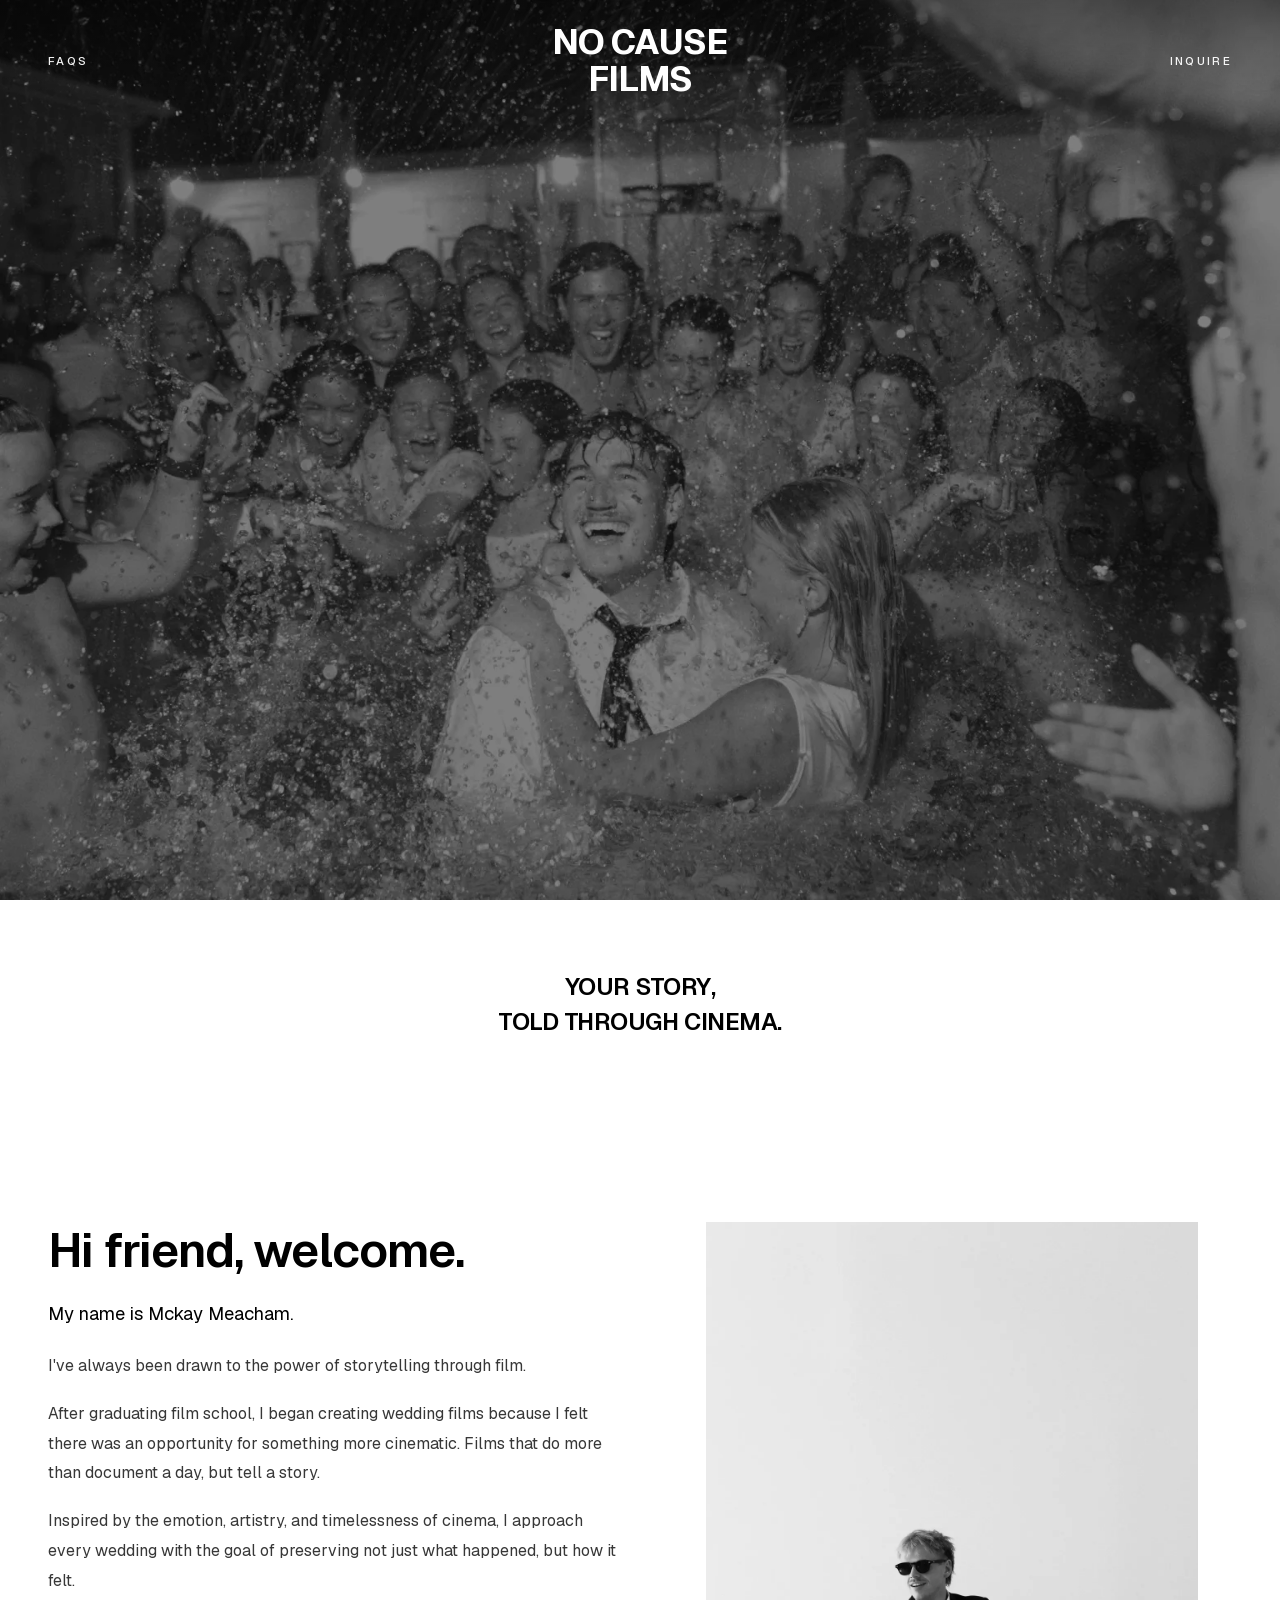
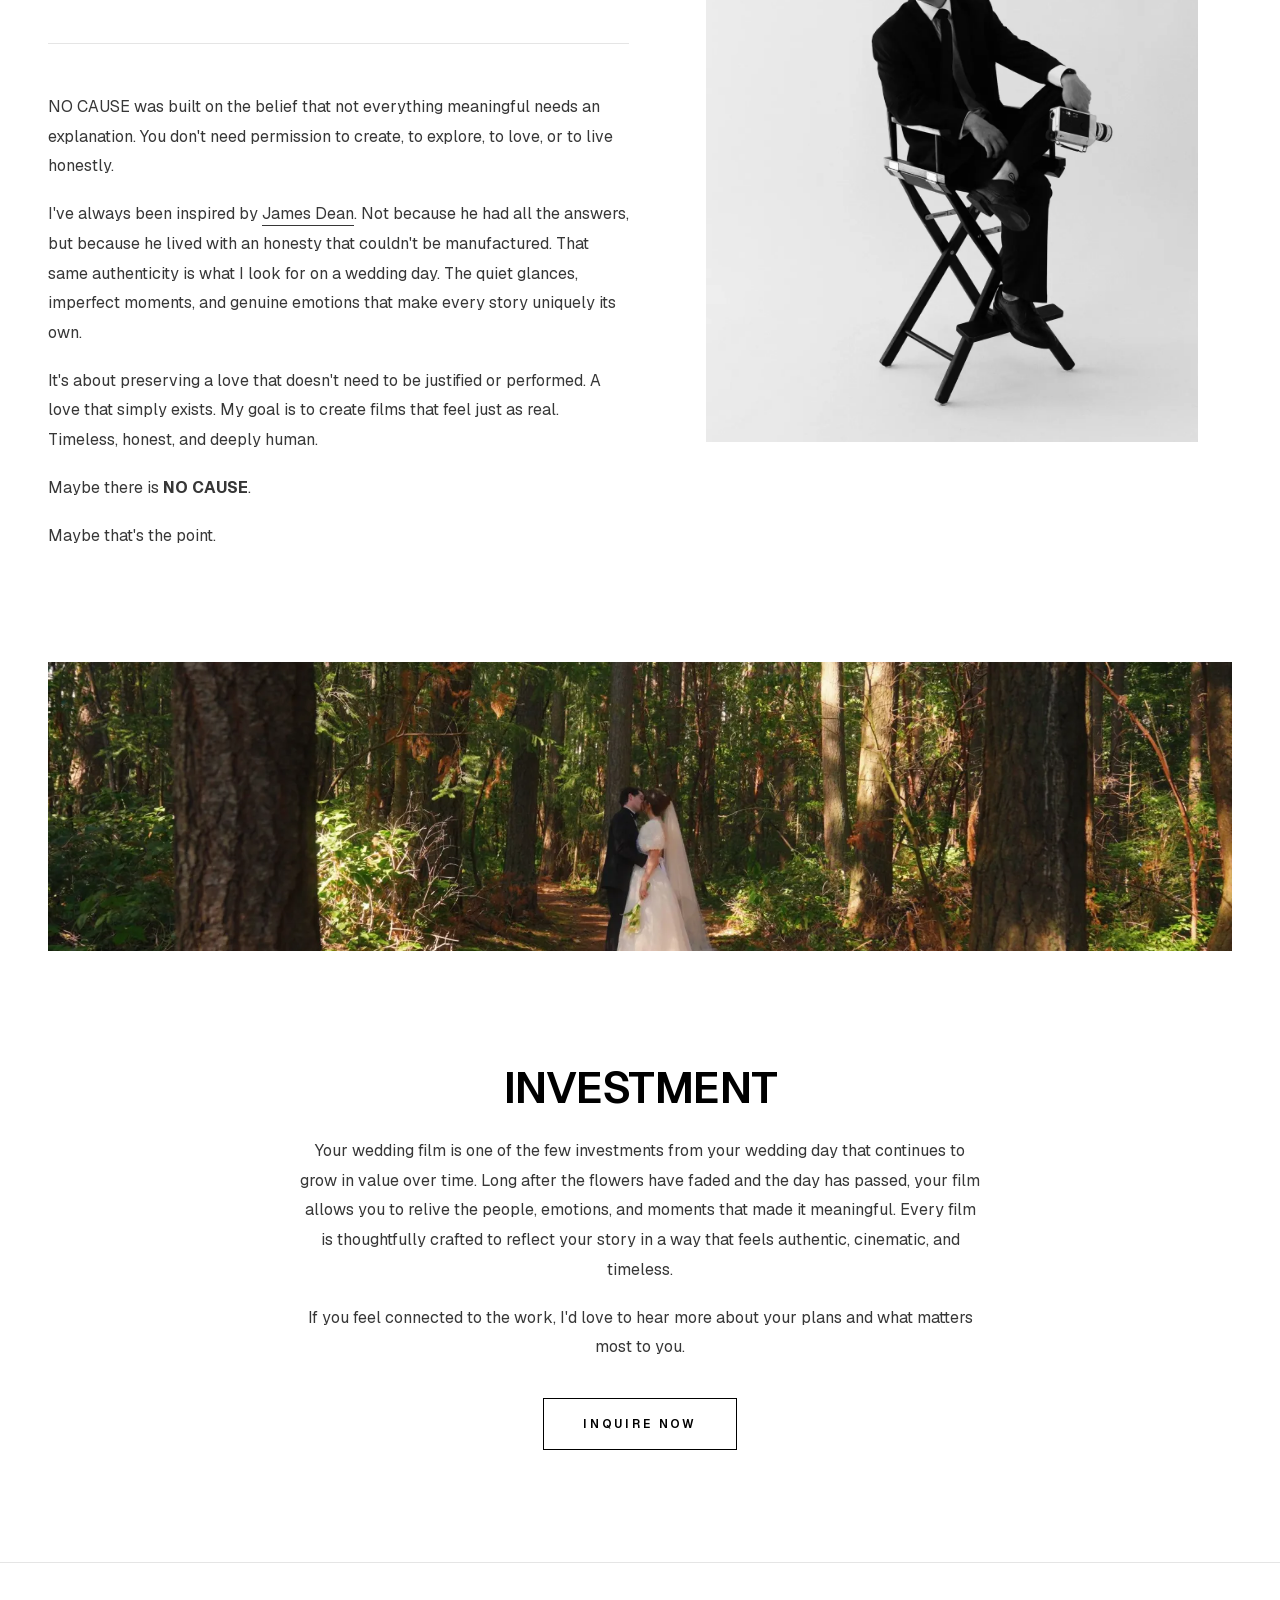
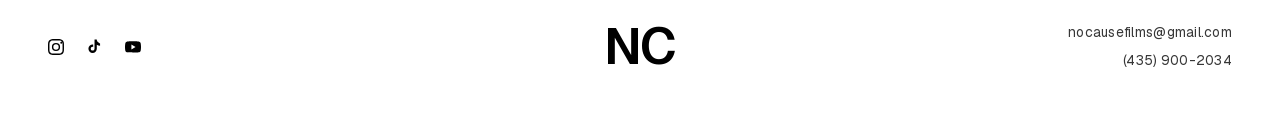
==== index.html @ 20b2abc9 "Scale the wordmark like the live site and ease the hero into motion The wordmark now runs at ~2.75vw" ====
<!DOCTYPE html>
<html lang="en">
<head>
<meta charset="utf-8">
<meta name="viewport" content="width=device-width, initial-scale=1">
<title>No Cause Films | Wedding Films by Mckay Meacham</title>
<meta name="description" content="Cinematic wedding films by Mckay Meacham. Authentic and classic storytelling, based in Utah and available worldwide.">
<link rel="icon" href="/favicon.svg" type="image/svg+xml">
<link rel="icon" href="/favicon.ico" sizes="any">
<link rel="apple-touch-icon" href="/apple-touch-icon.png">
<link rel="preload" href="/assets/fonts/geist-latin.woff2" as="font" type="font/woff2" crossorigin>
<link rel="stylesheet" href="/assets/css/style.css?v=10">
<meta property="og:title" content="No Cause Films">
<meta property="og:description" content="Your story, told through cinema.">
<meta property="og:image" content="/assets/video/hero-montage-poster.webp">
<meta property="og:type" content="website">
<script>document.documentElement.classList.add('js');</script>
</head>
<body>

<header class="site-header site-header--overlay">
  <div class="nav-group">
    <a class="nav-link" href="/faqs/">FAQs</a>
  </div>
  <a class="brand" href="/">No Cause<br>Films</a>
  <div class="nav-group nav-group--right">
    <a class="nav-link" href="/contact/">Inquire</a>
  </div>
  <button class="menu-toggle" type="button" aria-expanded="false" aria-controls="site-menu" aria-label="Open menu">
    <span></span><span></span><span></span>
  </button>
</header>

<nav class="site-menu" id="site-menu" hidden aria-label="Site menu">
  <button class="menu-close" type="button" aria-label="Close menu">&times;</button>
  <a href="/faqs/">FAQs</a>
  <a href="/contact/">Inquire</a>
</nav>

<section class="hero">
  <div class="hero-media">
    <img src="/assets/video/hero-montage-poster.webp" alt="A groom laughing in a crowded pool as guests splash around him" width="1920" height="1080" fetchpriority="high">
    <video data-hero-video muted loop playsinline preload="auto" tabindex="-1" aria-hidden="true"
           poster="/assets/video/hero-montage-poster.webp">
      <source data-src="/assets/video/hero-montage.mp4" type="video/mp4">
    </video>
  </div>
</section>

<section class="tagline-band center">
  <h1 class="hero-tagline">Your story,<br>told through cinema.</h1>
</section>

<section class="section story">
  <div class="story-grid">
    <div class="story-copy reveal">
      <h2 class="h-title">Hi friend, welcome.</h2>
      <p class="about-lead">My name is Mckay Meacham.</p>
      <div class="prose">
        <p>I've always been drawn to the power of storytelling through film.</p>
        <p>After graduating film school, I began creating wedding films because I felt there was an opportunity for something more cinematic. Films that do more than document a day, but tell a story.</p>
        <p>Inspired by the emotion, artistry, and timelessness of cinema, I approach every wedding with the goal of preserving not just what happened, but how it felt.</p>
      </div>
      <hr class="rule">
      <div class="prose">
        <p>NO CAUSE was built on the belief that not everything meaningful needs an explanation. You don't need permission to create, to explore, to love, or to live honestly.</p>
        <p>I've always been inspired by <a href="https://www.jamesdean.com" target="_blank" rel="noopener">James Dean</a>. Not because he had all the answers, but because he lived with an honesty that couldn't be manufactured. That same authenticity is what I look for on a wedding day. The quiet glances, imperfect moments, and genuine emotions that make every story uniquely its own.</p>
        <p>It's about preserving a love that doesn't need to be justified or performed. A love that simply exists. My goal is to create films that feel just as real. Timeless, honest, and deeply human.</p>
        <p>Maybe there is <strong>NO CAUSE</strong>.</p>
        <p>Maybe that's the point.</p>
      </div>
    </div>
    <div class="story-portrait reveal">
      <figure class="portrait-frame">
        <img src="/assets/img/mckay-portrait.webp" alt="Mckay Meacham, filmmaker behind No Cause Films" width="2500" height="3750" loading="lazy">
      </figure>
    </div>
  </div>
</section>

<div class="image-band">
  <img src="/assets/img/investment-still.webp" alt="A couple walking through the forest on their wedding day, filmed by No Cause Films" width="1920" height="1080" loading="lazy">
</div>

<section class="section">
  <div class="wrap--narrow center reveal">
    <h2 class="h-section">Investment</h2>
    <div class="prose prose--center">
      <p>Your wedding film is one of the few investments from your wedding day that continues to grow in value over time. Long after the flowers have faded and the day has passed, your film allows you to relive the people, emotions, and moments that made it meaningful. Every film is thoughtfully crafted to reflect your story in a way that feels authentic, cinematic, and timeless.</p>
      <p>If you feel connected to the work, I'd love to hear more about your plans and what matters most to you.</p>
    </div>
    <p class="cta-row"><a class="btn" href="/contact/">Inquire Now</a></p>
  </div>
</section>

<footer class="site-footer">
  <div class="footer-social">
    <a href="https://www.instagram.com/nocausefilms/" target="_blank" rel="noopener" aria-label="Instagram">
      <svg viewBox="0 0 24 24" width="16" height="16" fill="currentColor" aria-hidden="true"><path d="M12 2.2c3.2 0 3.6 0 4.85.07 1.17.05 1.8.25 2.23.41.56.22.96.48 1.38.9.42.42.68.82.9 1.38.16.42.36 1.06.41 2.23.06 1.26.07 1.64.07 4.81s0 3.55-.07 4.81c-.05 1.17-.25 1.8-.41 2.23-.22.56-.48.96-.9 1.38-.42.42-.82.68-1.38.9-.42.16-1.06.36-2.23.41-1.26.06-1.64.07-4.85.07s-3.6 0-4.85-.07c-1.17-.05-1.8-.25-2.23-.41a3.72 3.72 0 0 1-1.38-.9 3.72 3.72 0 0 1-.9-1.38c-.16-.42-.36-1.06-.41-2.23C2.2 15.55 2.2 15.17 2.2 12s0-3.55.07-4.81c.05-1.17.25-1.8.41-2.23.22-.56.48-.96.9-1.38.42-.42.82-.68 1.38-.9.42-.16 1.06-.36 2.23-.41C8.4 2.2 8.8 2.2 12 2.2m0-2.2C8.74 0 8.33 0 7.05.07 5.78.13 4.9.33 4.14.63a5.92 5.92 0 0 0-2.13 1.38A5.92 5.92 0 0 0 .63 4.14C.33 4.9.13 5.78.07 7.05 0 8.33 0 8.74 0 12s0 3.67.07 4.95c.06 1.27.26 2.15.56 2.91.31.8.72 1.48 1.38 2.13a5.92 5.92 0 0 0 2.13 1.38c.76.3 1.64.5 2.91.56C8.33 24 8.74 24 12 24s3.67 0 4.95-.07c1.27-.06 2.15-.26 2.91-.56a5.92 5.92 0 0 0 2.13-1.38 5.92 5.92 0 0 0 1.38-2.13c.3-.76.5-1.64.56-2.91.07-1.28.07-1.69.07-4.95s0-3.67-.07-4.95c-.06-1.27-.26-2.15-.56-2.91a5.92 5.92 0 0 0-1.38-2.13A5.92 5.92 0 0 0 19.86.63c-.76-.3-1.64-.5-2.91-.56C15.67 0 15.26 0 12 0Zm0 5.84A6.16 6.16 0 1 0 18.16 12 6.16 6.16 0 0 0 12 5.84Zm0 10.15A4 4 0 1 1 16 12a4 4 0 0 1-4 4ZM19.85 4.15a1.44 1.44 0 1 1-1.44 1.44 1.44 1.44 0 0 1 1.44-1.44Z"/></svg>
    </a>
    <a href="https://www.tiktok.com/@nocausefilms" target="_blank" rel="noopener" aria-label="TikTok">
      <svg viewBox="0 0 24 24" width="16" height="16" fill="currentColor" aria-hidden="true"><path d="M19.32 5.56a5.1 5.1 0 0 1-3.08-3.7 5.28 5.28 0 0 1-.1-.96h-3.36v13.67a2.86 2.86 0 1 1-2.86-2.86c.3 0 .58.05.85.13V8.4a6.33 6.33 0 0 0-.85-.06 6.28 6.28 0 1 0 6.28 6.28V8.55a8.4 8.4 0 0 0 4.9 1.57V6.7a5.06 5.06 0 0 1-1.78-1.14Z"/></svg>
    </a>
    <a href="https://www.youtube.com/channel/UCZCptxi99xDaxpMvZcBD7iw" target="_blank" rel="noopener" aria-label="YouTube">
      <svg viewBox="0 0 24 24" width="16" height="16" fill="currentColor" aria-hidden="true"><path d="M23.5 6.19a3.02 3.02 0 0 0-2.12-2.14C19.5 3.55 12 3.55 12 3.55s-7.5 0-9.38.5A3.02 3.02 0 0 0 .5 6.19 31.65 31.65 0 0 0 0 12a31.65 31.65 0 0 0 .5 5.81 3.02 3.02 0 0 0 2.12 2.14c1.88.5 9.38.5 9.38.5s7.5 0 9.38-.5a3.02 3.02 0 0 0 2.12-2.14A31.65 31.65 0 0 0 24 12a31.65 31.65 0 0 0-.5-5.81ZM9.6 15.6V8.4L15.83 12Z"/></svg>
    </a>
  </div>
  <span class="footer-mark">NC</span>
  <div class="footer-contact">
    <a href="mailto:nocausefilms@gmail.com">nocausefilms@gmail.com</a>
    <a href="tel:+14359002034">(435) 900-2034</a>
  </div>
</footer>

<script src="/assets/js/main.js?v=10" defer></script>
</body>
</html>
---- assets/css/style.css ----
/* ============================================
   NO CAUSE FILMS — global stylesheet
   B&W, minimal, Geist. Matches the Pixieset
   site's look with room to customize.
   ============================================ */

@font-face {
  font-family: 'Geist';
  font-style: normal;
  font-weight: 100 900;
  font-display: swap;
  src: url('../fonts/geist-latin.woff2') format('woff2');
  unicode-range: U+0000-00FF, U+0131, U+0152-0153, U+02BB-02BC, U+02C6, U+02DA, U+02DC, U+0304, U+0308, U+0329, U+2000-206F, U+20AC, U+2122, U+2191, U+2193, U+2212, U+2215, U+FEFF, U+FFFD;
}
@font-face {
  font-family: 'Geist';
  font-style: normal;
  font-weight: 100 900;
  font-display: swap;
  src: url('../fonts/geist-latin-ext.woff2') format('woff2');
  unicode-range: U+0100-02BA, U+02BD-02C5, U+02C7-02CC, U+02CE-02D7, U+02DD-02FF, U+1E00-1E9F, U+1EF2-1EFF, U+2020, U+20A0-20AB, U+20AD-20C0, U+2113, U+2C60-2C7F, U+A720-A7FF;
}

:root {
  --black: #000;
  --ink: #373737;
  --white: #fff;
  --line: #e5e5e5;
  --pad: clamp(1.25rem, 4vw, 3rem);
  --maxw: 1200px;
}

* { margin: 0; padding: 0; box-sizing: border-box; }

html { scroll-behavior: smooth; }

body {
  font-family: 'Geist', -apple-system, 'Helvetica Neue', Arial, sans-serif;
  font-size: 16px;
  line-height: 1.7;
  color: var(--ink);
  background: var(--white);
  -webkit-font-smoothing: antialiased;
}

/* height:auto matters: with width/height attributes on the markup, a bare
   max-width:100% shrinks the width but keeps the attribute height, which is
   what made the 2500x3750 portrait render thousands of pixels tall. */
img, video { max-width: 100%; height: auto; display: block; }

a { color: inherit; text-decoration: none; }

/* ---------- header / nav ---------- */

.site-header {
  position: absolute;
  top: 0; left: 0; right: 0;
  z-index: 20;
  display: grid;
  grid-template-columns: 1fr auto 1fr;
  align-items: center;
  padding: 1.5rem var(--pad);
  color: var(--white);
}
.site-header--solid {
  position: static;
  color: var(--black);
  border-bottom: 1px solid var(--line);
}

/* Homepage header: transparent, laid over the full-screen hero in white, the
   way the live site reads. The wordmark stacks on two lines with the tight
   tracking of the live wordmark. */
.site-header--overlay {
  position: absolute;
  top: 0; left: 0; right: 0;
  background: transparent;
  border-bottom: 0;
  color: var(--white);
}
.site-header--overlay .brand {
  text-align: center;
  line-height: 1.05;
  letter-spacing: -0.02em;
  font-size: clamp(1.25rem, 2.75vw, 3.6rem);
}
/* Like the live site, the wordmark runs on one line on wide screens and
   stacks to two once the header gets tight. */
.site-header--overlay .brand br { display: none; }
@media (max-width: 1400px) {
  .site-header--overlay .brand { white-space: normal; }
  .site-header--overlay .brand br { display: inline; }
}

.nav-group { display: flex; gap: 2rem; }
.nav-group--right { justify-content: flex-end; }

.nav-link {
  font-size: 0.72rem;
  font-weight: 500;
  letter-spacing: 0.2em;
  text-transform: uppercase;
  opacity: 0.95;
  transition: opacity 0.2s ease;
}
.nav-link:hover { opacity: 0.6; }

.brand {
  font-size: clamp(1.2rem, 2.9vw, 2rem);
  font-weight: 700;
  letter-spacing: 0.04em;
  text-transform: uppercase;
  white-space: nowrap;
}

/* header inquire CTA: the .btn look, shrunk to header scale */
.btn--nav {
  font-size: 0.66rem;
  padding: 0.55rem 1.3rem;
  border-color: currentColor;
  color: inherit;
}
.btn--nav:hover { background: var(--black); border-color: var(--black); color: var(--white); }

/* hamburger: desktop never sees it */
.menu-toggle {
  display: none;
  border: 0;
  background: transparent;
  cursor: pointer;
  padding: 0.75rem;
  margin: -0.75rem;
  color: inherit;
}
.menu-toggle span {
  display: block;
  width: 22px;
  height: 2px;
  background: currentColor;
}
.menu-toggle span + span { margin-top: 5px; }

/* full-screen menu the hamburger opens */
.site-menu {
  position: fixed;
  inset: 0;
  z-index: 80;
  background: var(--white);
  display: flex;
  flex-direction: column;
  align-items: center;
  justify-content: center;
  gap: 2.25rem;
}
.site-menu[hidden] { display: none; }
.site-menu a {
  font-size: 1.5rem;
  font-weight: 600;
  letter-spacing: 0.14em;
  text-transform: uppercase;
  color: var(--black);
}
.menu-close {
  position: absolute;
  top: 0.9rem;
  right: 1.05rem;
  border: 0;
  background: transparent;
  cursor: pointer;
  font-size: 2.1rem;
  line-height: 1;
  padding: 0.4rem;
  color: var(--black);
}
body.menu-open { overflow: hidden; }

/* On phones the header collapses to the wordmark plus the hamburger. */
@media (max-width: 700px) {
  .site-header {
    display: flex;
    align-items: center;
    justify-content: space-between;
    padding: 1.1rem 1.25rem;
  }
  .site-header .nav-group { display: none; }
  .menu-toggle { display: block; }
  .site-header .brand { font-size: 1.2rem; }
}

/* ---------- hero ---------- */

/* The homepage hero fills the viewport edge to edge with the transparent
   header laid over it, like the live site. A light dim plus a top scrim keep
   the white header legible over bright footage. */
.hero {
  position: relative;
  height: 100svh;
  min-height: 480px;
  overflow: hidden;
  background: var(--black);
}

.hero-media,
.hero-media video,
.hero-media img {
  position: absolute;
  inset: 0;
  width: 100%;
  height: 100%;
  object-fit: cover;
}

/* The poster is the video's own first frame. It sits over the video and only
   fades once frames are rendering, so the hold-then-play never hard cuts. */
.hero-media img {
  z-index: 1;
  transition: opacity 1.2s ease;
}
.hero.is-playing .hero-media img { opacity: 0; }

.hero:not(.hero--page)::after {
  content: '';
  position: absolute;
  inset: 0;
  background:
    linear-gradient(rgba(0, 0, 0, 0.35), rgba(0, 0, 0, 0) 6rem),
    rgba(0, 0, 0, 0.18);
  pointer-events: none;
  z-index: 2;
}

.hero-tagline {
  color: var(--black);
  font-size: clamp(1.15rem, 2.4vw, 1.5rem);
  font-weight: 600;
  letter-spacing: -0.02em;
  text-transform: uppercase;
  line-height: 1.45;
}

/* The tagline sits between the hero and the films with matching air on both
   sides, so the three read as one block instead of three sections. */
.tagline-band {
  padding: clamp(2.25rem, 5.5vw, 4.5rem) var(--pad);
}

/* Subpage hero: still a full-bleed image panel with the header and the title
   laid over it, so it keeps the scrim and the white overlaid tagline. */
.hero--page {
  margin: 0;
  aspect-ratio: auto;
  height: 62svh;
  min-height: 380px;
}

.hero--page .hero-scrim {
  position: absolute;
  inset: 0;
  z-index: 2; /* above the poster img, which carries z-index 1 for its fade */
  background: linear-gradient(rgba(0,0,0,0.25), rgba(0,0,0,0.05) 30%, rgba(0,0,0,0.15));
}

.hero--page .hero-content {
  position: relative;
  z-index: 10;
  height: 100%;
  display: flex;
  align-items: center;
  justify-content: center;
  text-align: center;
  padding: 0 var(--pad);
}

.hero--page .hero-tagline { color: var(--white); }

/* ---------- sections ---------- */

.section {
  padding: clamp(3.5rem, 9vw, 7rem) var(--pad);
}
.section--tight { padding-top: clamp(2rem, 5vw, 3.5rem); }

.wrap { max-width: var(--maxw); margin: 0 auto; }
.wrap--narrow { max-width: 720px; margin: 0 auto; }

.eyebrow {
  font-size: 0.72rem;
  font-weight: 600;
  letter-spacing: 0.28em;
  text-transform: uppercase;
  color: var(--black);
  margin-bottom: 1.25rem;
}

.h-display {
  color: var(--black);
  font-size: clamp(1.6rem, 4.4vw, 2.9rem);
  font-weight: 700;
  letter-spacing: 0.06em;
  text-transform: uppercase;
  line-height: 1.15;
}

.h-title {
  color: var(--black);
  font-size: clamp(1.9rem, 4vw, 3rem);
  font-weight: 600;
  letter-spacing: -0.02em;
  line-height: 1.2;
}

/* big section heading, e.g. INVESTMENT */
.h-section {
  color: var(--black);
  font-size: clamp(1.8rem, 3.8vw, 2.75rem);
  font-weight: 600;
  letter-spacing: -0.02em;
  line-height: 1.15;
  text-transform: uppercase;
}

.lead { font-size: 1.05rem; }

.center { text-align: center; }

.stack > * + * { margin-top: 1.15rem; }

/* ---------- prose ---------- */

/* Body copy wants a shorter measure and more air than the default line
   length gives, so long passages stay readable. */
.prose {
  margin-top: 1.4rem;
  max-width: 62ch;
  line-height: 1.85;
}
.prose p + p { margin-top: 1.15rem; }
.prose--center { margin-left: auto; margin-right: auto; }
.prose a {
  border-bottom: 1px solid currentColor;
  padding-bottom: 1px;
}

.cta-row { margin-top: 2.25rem; }

/* ---------- buttons ---------- */

.btn {
  display: inline-block;
  border: 1px solid var(--black);
  color: var(--black);
  background: transparent;
  font-size: 0.74rem;
  font-weight: 600;
  letter-spacing: 0.24em;
  text-transform: uppercase;
  padding: 0.95rem 2.4rem;
  transition: background 0.25s ease, color 0.25s ease;
}
.btn:hover { background: var(--black); color: var(--white); }

.btn--inverse {
  border-color: var(--white);
  color: var(--white);
}
.btn--inverse:hover { background: var(--white); color: var(--black); }

/* ---------- films ---------- */

.films {
  padding: 0 var(--pad) clamp(3rem, 7vw, 5rem);
}

.films-grid {
  display: grid;
  grid-template-columns: repeat(4, minmax(0, 1fr));
  gap: clamp(0.6rem, 1vw, 0.85rem);
  max-width: var(--maxw);
  margin: 0 auto;
}

.film-media {
  position: relative;
  aspect-ratio: 4 / 5;
  background: var(--black);
  overflow: hidden;
}

.film-loop {
  width: 100%;
  height: 100%;
  object-fit: cover;
}

/* The cover image sits over the video and fades out the first time the
   preview actually plays, so the tile never hard-cuts from the cover to an
   unrelated frame (the covers are hand-picked, not the loops' first frames). */
.film-poster {
  position: absolute;
  inset: 0;
  width: 100%;
  height: 100%;
  object-fit: cover;
  pointer-events: none;
  transition: opacity 0.45s ease;
}
.film-tile.is-playing .film-poster { opacity: 0; }

/* Full-tile invisible button: it is the click and tap target for the film,
   and the label is there for screen readers and keyboard focus. The preview
   starting on hover is the visible affordance, so no overlay is drawn. */
.film-open {
  position: absolute;
  inset: 0;
  width: 100%;
  height: 100%;
  border: 0;
  cursor: pointer;
  background: transparent;
  font-family: inherit;
  font-size: 0.72rem;
  font-weight: 600;
  letter-spacing: 0.24em;
  text-transform: uppercase;
  color: var(--white);
  display: flex;
  align-items: center;
  justify-content: center;
  opacity: 0;
  transition: opacity 0.35s ease;
}
.film-open::before {
  content: '';
  position: absolute;
  inset: 0;
  background: rgba(0, 0, 0, 0.35);
}
.film-open > * { position: relative; }
.film-open:focus-visible { opacity: 1; }

/* Sized so the longest title and kind still sit on one line in a four-across
   row, which is what keeps the captions on a single baseline. */
.film-caption {
  margin-top: 0.85rem;
  color: var(--black);
  font-size: 0.7rem;
  font-weight: 600;
  letter-spacing: 0.06em;
  line-height: 1.5;
  text-transform: uppercase;
}
.film-caption span { opacity: 0.45; }

/* Phones get one film per row, landscape, with the caption above the tile
   the way the live site reads. */
@media (max-width: 820px) {
  .films-grid {
    grid-template-columns: 1fr;
    gap: clamp(1.75rem, 6vw, 2.5rem);
  }
  .film-media { aspect-ratio: 16 / 9; }
  .film-caption {
    margin-top: 0;
    margin-bottom: 0.7rem;
  }
  .film-tile {
    display: flex;
    flex-direction: column;
  }
  .film-tile .film-caption { order: -1; }
}

/* ---------- lightbox ---------- */

.lightbox {
  position: fixed;
  inset: 0;
  z-index: 60;
  background: rgba(0, 0, 0, 0.94);
  display: flex;
  align-items: center;
  justify-content: center;
  padding: clamp(1rem, 5vw, 3.5rem);
  /* Opaque as soon as it is shown. An entrance fade would have to be armed
     from JS, and if that frame never lands the modal sits invisible while
     still swallowing clicks, so only the exit is animated. */
  opacity: 1;
  transition: opacity 0.25s ease;
}
.lightbox[hidden] { display: none; }
.lightbox.is-closing { opacity: 0; }

.lightbox-stage {
  width: 100%;
  max-width: 1200px;
}

.lightbox-video {
  width: 100%;
  max-height: 82svh;
  background: #000;
}

.lightbox-close {
  position: absolute;
  top: clamp(0.75rem, 2.5vw, 1.75rem);
  right: clamp(0.75rem, 2.5vw, 1.75rem);
  width: 48px;
  height: 48px;
  border: 0;
  background: transparent;
  color: var(--white);
  font-size: 2rem;
  line-height: 1;
  cursor: pointer;
  opacity: 0.75;
}
.lightbox-close:hover { opacity: 1; }

body.lightbox-open { overflow: hidden; }

/* ---------- about ---------- */

/* One continuous column of copy with the portrait held alongside it, rather
   than an intro block and a manifesto block separated by dead space. */
.story-grid {
  display: grid;
  grid-template-columns: 1.05fr 0.95fr;
  gap: clamp(2rem, 6vw, 5rem);
  align-items: start;
  max-width: var(--maxw);
  margin: 0 auto;
}

/* the portrait rides along instead of leaving a tall gap beside short copy */
.story-portrait {
  position: sticky;
  top: clamp(2rem, 8vh, 5.5rem);
}

.rule {
  border: 0;
  border-top: 1px solid var(--line);
  margin: clamp(2rem, 4vw, 3rem) 0;
  max-width: 62ch;
}

@media (max-width: 820px) {
  .story-grid { grid-template-columns: 1fr; }
  /* sticky reads as broken once the columns stack */
  .story-portrait { position: static; margin-top: 2.5rem; }
}

/* The source portrait is 2500x3750, so it has to be framed rather than
   dropped in at its natural height or it runs the length of the page.
   3:5 matches the crop on Mckay's live site. */
.portrait-frame {
  aspect-ratio: 3 / 5;
  max-height: 820px;
  overflow: hidden;
  background: var(--black);
}
.portrait-frame img {
  width: 100%;
  height: 100%;
  object-fit: cover;
  object-position: 50% 28%;
  filter: grayscale(1);
}
@media (max-width: 820px) {
  .portrait-frame { aspect-ratio: 4 / 5; max-height: 480px; }
}

.about-lead {
  margin-top: 1.1rem;
  font-size: clamp(1.02rem, 1.8vw, 1.15rem);
  color: var(--black);
}

/* ---------- wide image band ---------- */

/* Inset in the page gutters and cropped to a wide letterbox strip, matching
   the band on Mckay's live site. */
.image-band {
  margin: 0 var(--pad);
  aspect-ratio: 4.1 / 1;
  overflow: hidden;
}
.image-band img {
  width: 100%;
  height: 100%;
  object-fit: cover;
}
@media (max-width: 700px) {
  .image-band { aspect-ratio: 2.8 / 1; }
}

/* ---------- packages (wedding deck) ---------- */

.packages {
  display: grid;
  grid-template-columns: repeat(3, 1fr);
  gap: clamp(1rem, 2.5vw, 2rem);
  max-width: var(--maxw);
  margin: 0 auto;
}
@media (max-width: 980px) { .packages { grid-template-columns: 1fr; max-width: 560px; } }

.package {
  border: 1px solid var(--line);
  padding: clamp(1.5rem, 3vw, 2.5rem);
  display: flex;
  flex-direction: column;
}

.package--feature { border-color: var(--black); }

.package-name {
  font-size: 1.05rem;
  font-weight: 700;
  letter-spacing: 0.18em;
  text-transform: uppercase;
  color: var(--black);
}

.package-tag {
  margin-top: 0.9rem;
  font-size: 0.92rem;
  min-height: 4.2em;
}

.package dl { margin: 1.5rem 0; flex: 1; }
.package dt {
  font-size: 0.68rem;
  font-weight: 600;
  letter-spacing: 0.22em;
  text-transform: uppercase;
  color: var(--black);
  margin-top: 1.1rem;
}
.package dd { font-size: 0.92rem; margin-top: 0.2rem; }

.package-price {
  font-size: 1.7rem;
  font-weight: 700;
  color: var(--black);
  letter-spacing: 0.02em;
}

.package-note {
  margin-top: 0.6rem;
  font-size: 0.78rem;
  opacity: 0.75;
}

/* ---------- FAQ ---------- */

.faq-list { max-width: 760px; margin: 0 auto; }

.faq {
  border-bottom: 1px solid var(--line);
  padding: 1.6rem 0;
}
.faq:first-child { border-top: 1px solid var(--line); }

.faq h3 {
  color: var(--black);
  font-size: 1.02rem;
  font-weight: 650;
  margin-bottom: 0.6rem;
}
.faq p { font-size: 0.95rem; }
.faq p + p { margin-top: 0.6rem; }

/* ---------- contact ---------- */

.contact-line {
  font-size: clamp(1.05rem, 2.4vw, 1.5rem);
  color: var(--black);
  letter-spacing: 0.03em;
}
.contact-line + .contact-line { margin-top: 0.35rem; }

/* ---------- inquiry form ---------- */

/* Holds the HoneyBook embed, which brings its own field styling. */
.form-wrap { max-width: 640px; margin: 0 auto; }

/* the intro copy and the form should read as one block, not two sections */
.section--flush { padding-bottom: 0; }

/* ---------- footer ---------- */

/* Three zones like the live site: social icons left, a big NC wordmark
   centred, email and phone stacked on the right. */
.site-footer {
  border-top: 1px solid var(--line);
  padding: 2.5rem var(--pad);
  display: grid;
  grid-template-columns: 1fr auto 1fr;
  align-items: center;
  gap: 1rem;
}

.footer-social {
  display: flex;
  gap: 1.4rem;
}
.footer-social a {
  color: var(--black);
  display: inline-flex;
  transition: opacity 0.2s ease;
}
.footer-social a:hover { opacity: 0.6; }
.footer-social svg { display: block; }

.footer-mark {
  font-size: clamp(2rem, 4vw, 3.3rem);
  font-weight: 600;
  letter-spacing: -0.02em;
  color: var(--black);
}

.footer-contact {
  display: flex;
  flex-direction: column;
  align-items: flex-end;
  gap: 0.3rem;
}
.footer-contact a {
  font-size: 0.85rem;
  letter-spacing: 0.02em;
}
.footer-contact a:hover { opacity: 0.6; }

@media (max-width: 700px) {
  .site-footer {
    grid-template-columns: 1fr;
    justify-items: center;
    gap: 1.5rem;
    text-align: center;
  }
  .footer-contact { align-items: center; }
}

/* ---------- reveal animation ---------- */

/* Only hide content for the reveal animation when JS is actually running and
   can bring it back. Without the `.js` gate, a script error or a browser
   without IntersectionObserver leaves the whole page blank. */
.js .reveal {
  opacity: 0;
  transform: translateY(18px);
  transition: opacity 0.8s ease, transform 0.8s ease;
}
.js .reveal.is-visible { opacity: 1; transform: none; }

@media (prefers-reduced-motion: reduce) {
  .js .reveal { opacity: 1; transform: none; transition: none; }
  html { scroll-behavior: auto; }
}
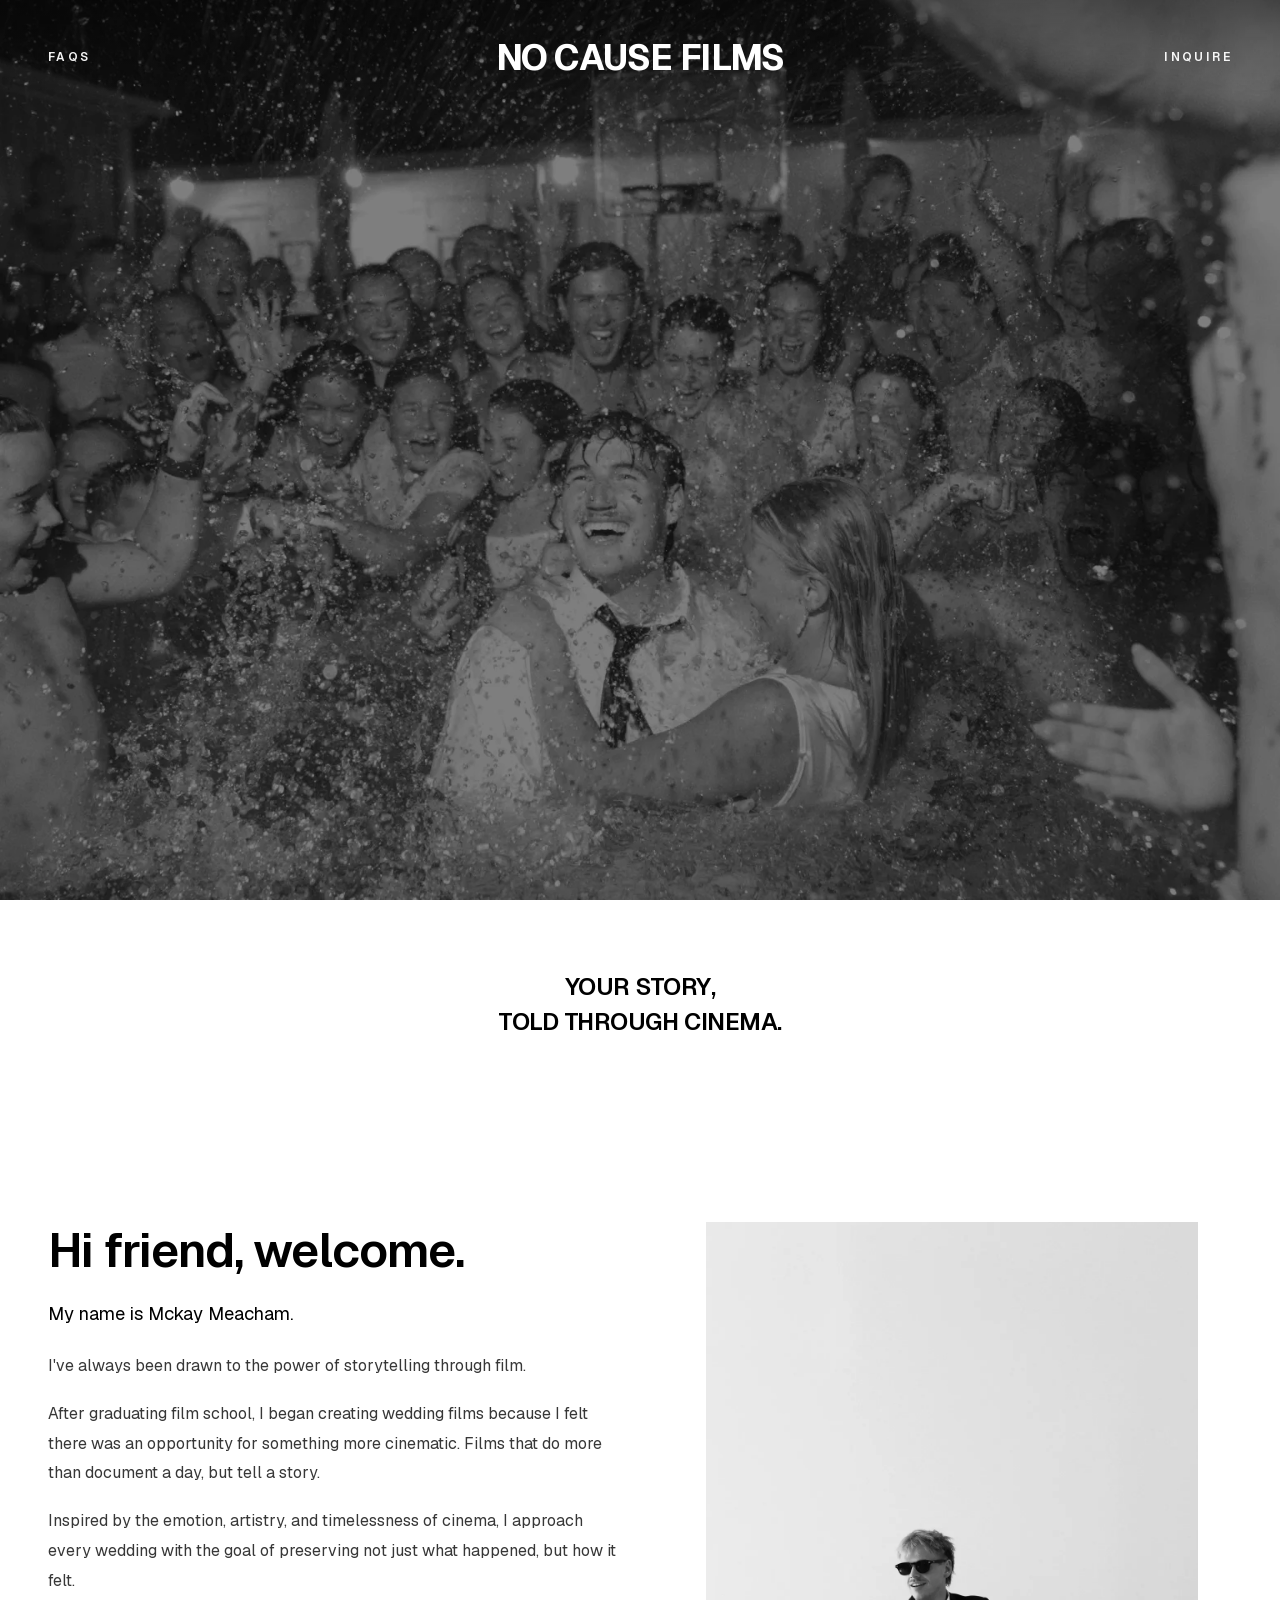
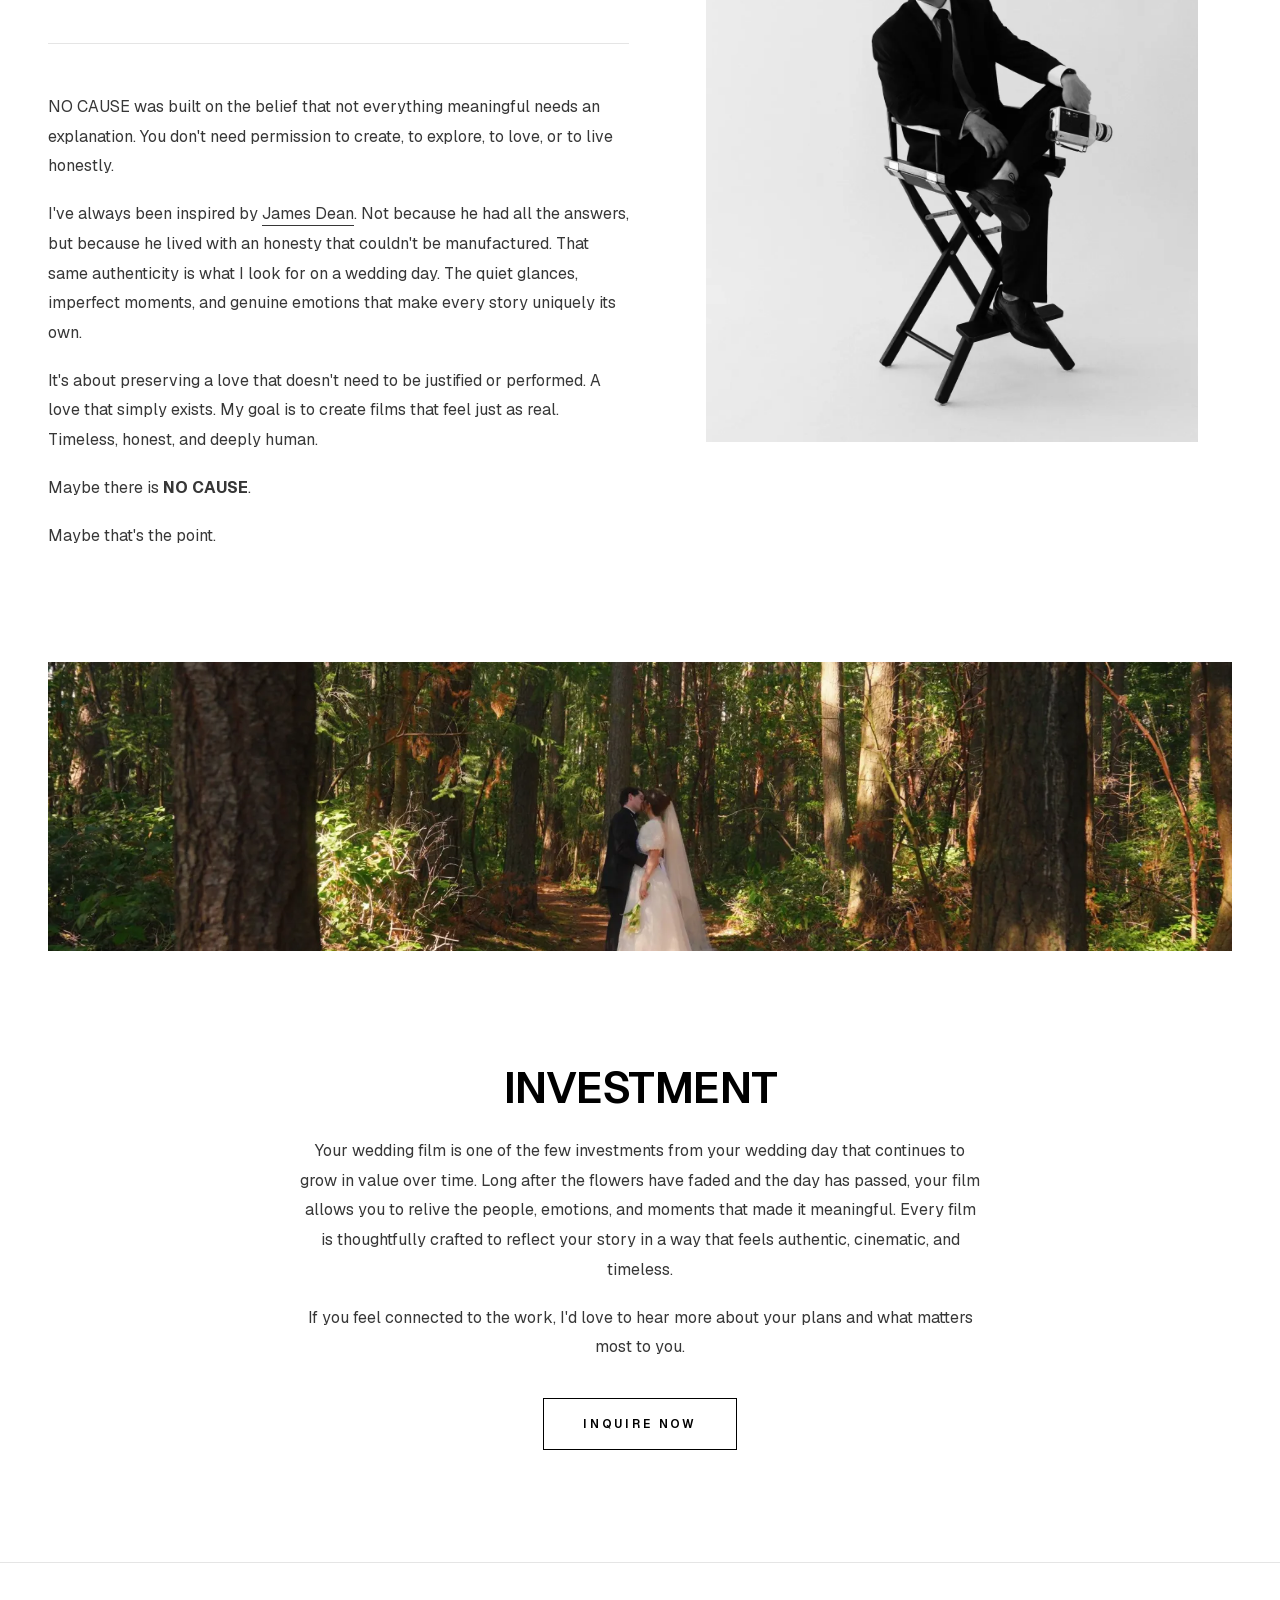
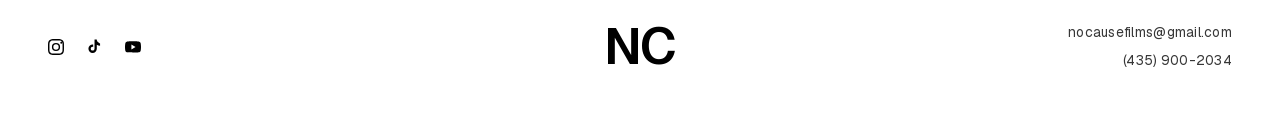
==== commit dbf91669: "Match the live header metrics exactly and smooth the hero start Header measured from nocausefilms.co" ====
--- a/index.html
+++ b/index.html
@@ -9,7 +9,7 @@
 <link rel="icon" href="/favicon.ico" sizes="any">
 <link rel="apple-touch-icon" href="/apple-touch-icon.png">
 <link rel="preload" href="/assets/fonts/geist-latin.woff2" as="font" type="font/woff2" crossorigin>
-<link rel="stylesheet" href="/assets/css/style.css?v=10">
+<link rel="stylesheet" href="/assets/css/style.css?v=12">
 <meta property="og:title" content="No Cause Films">
 <meta property="og:description" content="Your story, told through cinema.">
 <meta property="og:image" content="/assets/video/hero-montage-poster.webp">
@@ -22,7 +22,7 @@
   <div class="nav-group">
     <a class="nav-link" href="/faqs/">FAQs</a>
   </div>
-  <a class="brand" href="/">No Cause<br>Films</a>
+  <a class="brand" href="/">No Cause <br>Films</a>
   <div class="nav-group nav-group--right">
     <a class="nav-link" href="/contact/">Inquire</a>
   </div>
@@ -112,6 +112,6 @@
   </div>
 </footer>
 
-<script src="/assets/js/main.js?v=10" defer></script>
+<script src="/assets/js/main.js?v=12" defer></script>
 </body>
 </html>
--- a/assets/css/style.css
+++ b/assets/css/style.css
@@ -68,26 +68,32 @@
   border-bottom: 1px solid var(--line);
 }
 
-/* Homepage header: transparent, laid over the full-screen hero in white, the
-   way the live site reads. The wordmark stacks on two lines with the tight
-   tracking of the live wordmark. */
+/* Homepage header: transparent, laid over the full-screen hero in white.
+   Metrics are taken from nocausefilms.com at 1024/1200/1440/2000 wide: the
+   wordmark is 2.8vw capped at 36px, weight 700, line-height 1, tracking
+   -0.02em, and it stacks to two lines once the header gets tight. Links are
+   12px capped, weight 600. The inset is 4vw but the row never grows past a
+   1400px centred column, which is why FAQs sits 300px in at 2000 wide. */
 .site-header--overlay {
   position: absolute;
   top: 0; left: 0; right: 0;
   background: transparent;
   border-bottom: 0;
   color: var(--white);
+  padding: clamp(1.5rem, 3.1vw, 2.9rem) max(var(--pad), calc((100% - 1400px) / 2));
+}
+.site-header--overlay .nav-link {
+  font-size: clamp(0.65rem, 1.1vw, 0.75rem);
+  font-weight: 600;
 }
 .site-header--overlay .brand {
   text-align: center;
-  line-height: 1.05;
+  line-height: 1;
   letter-spacing: -0.02em;
-  font-size: clamp(1.25rem, 2.75vw, 3.6rem);
-}
-/* Like the live site, the wordmark runs on one line on wide screens and
-   stacks to two once the header gets tight. */
+  font-size: clamp(1.25rem, 2.8vw, 2.25rem);
+}
 .site-header--overlay .brand br { display: none; }
-@media (max-width: 1400px) {
+@media (max-width: 1100px) {
   .site-header--overlay .brand { white-space: normal; }
   .site-header--overlay .brand br { display: inline; }
 }
@@ -214,7 +220,7 @@
    fades once frames are rendering, so the hold-then-play never hard cuts. */
 .hero-media img {
   z-index: 1;
-  transition: opacity 1.2s ease;
+  transition: opacity 1.6s ease-in-out;
 }
 .hero.is-playing .hero-media img { opacity: 0; }
 
@@ -683,8 +689,10 @@
 
 /* ---------- inquiry form ---------- */
 
-/* Holds the HoneyBook embed, which brings its own field styling. */
-.form-wrap { max-width: 640px; margin: 0 auto; }
+/* Holds the HoneyBook embed, which brings its own field styling. Narrower
+   measure and less air above it so the form sits right under the title. */
+.form-wrap { max-width: 560px; margin: 0 auto; }
+.section--form { padding-top: clamp(1.25rem, 3vw, 2rem); }
 
 /* the intro copy and the form should read as one block, not two sections */
 .section--flush { padding-bottom: 0; }
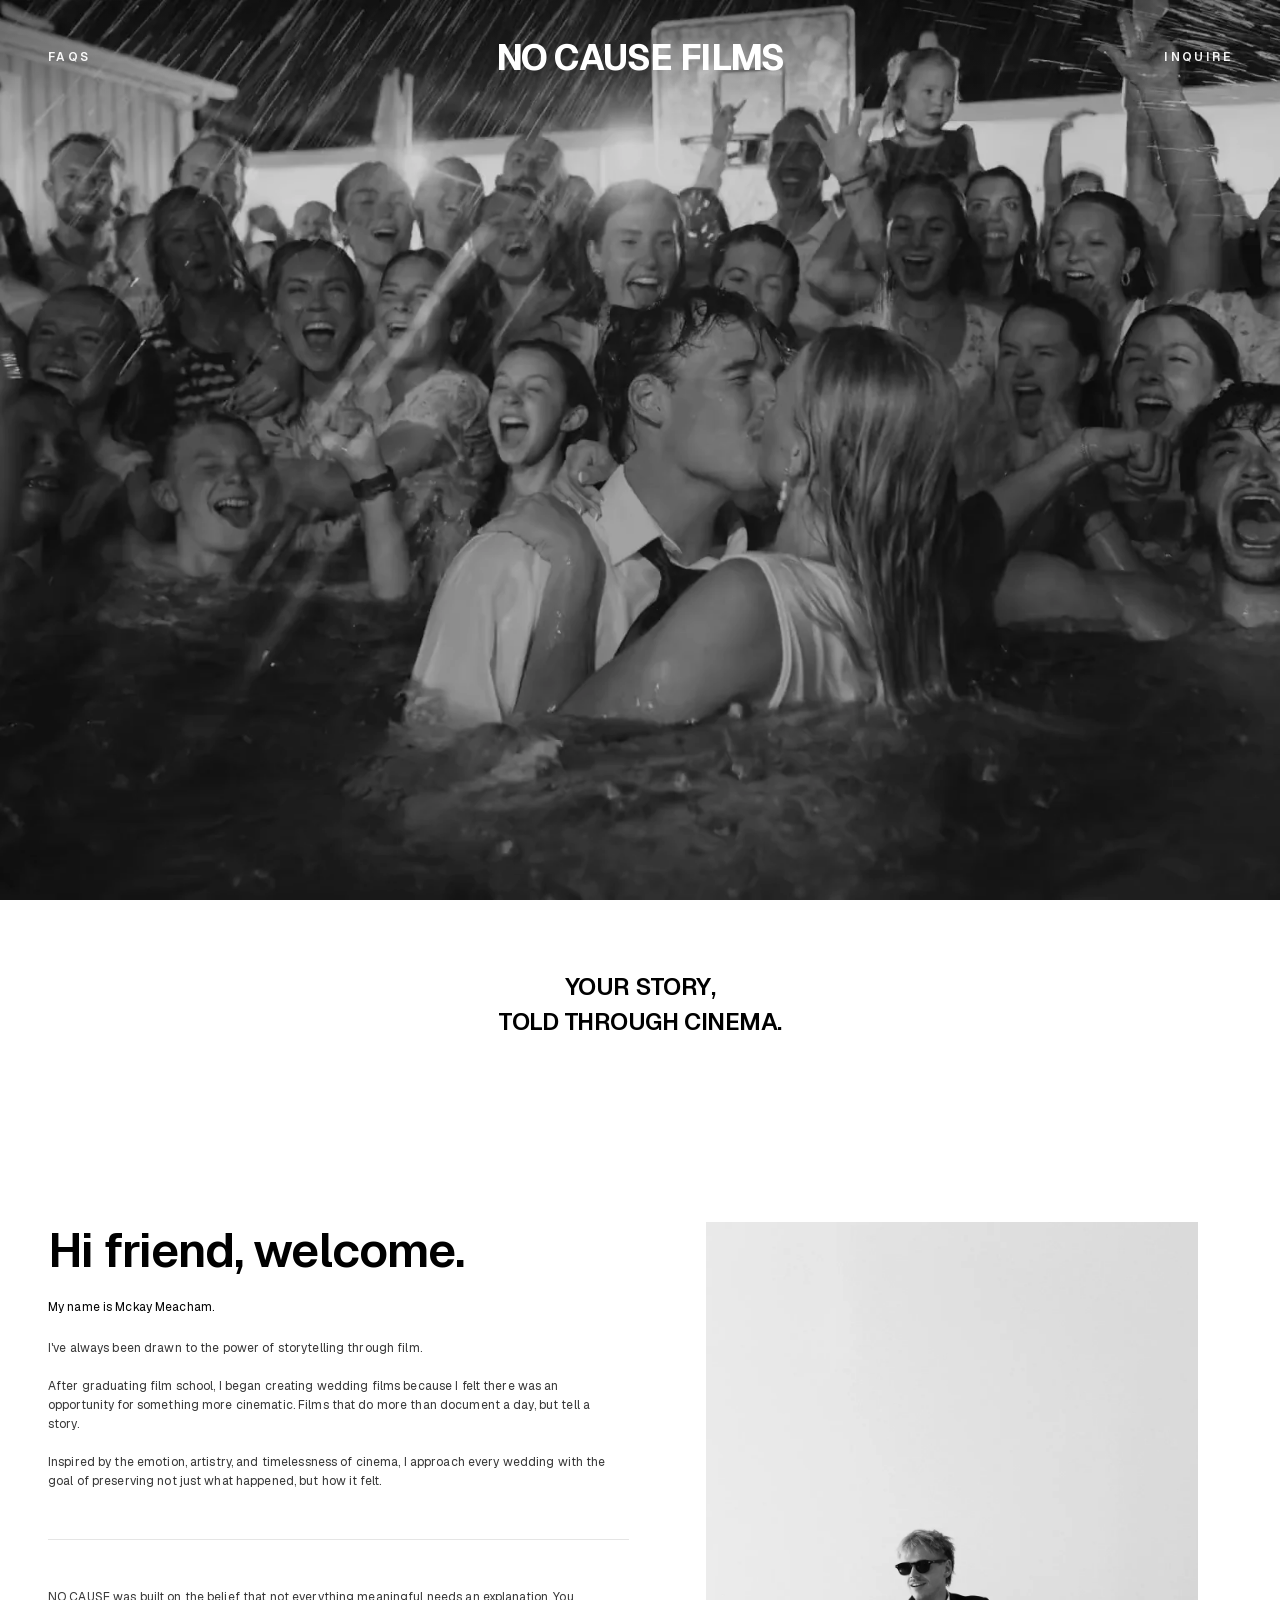
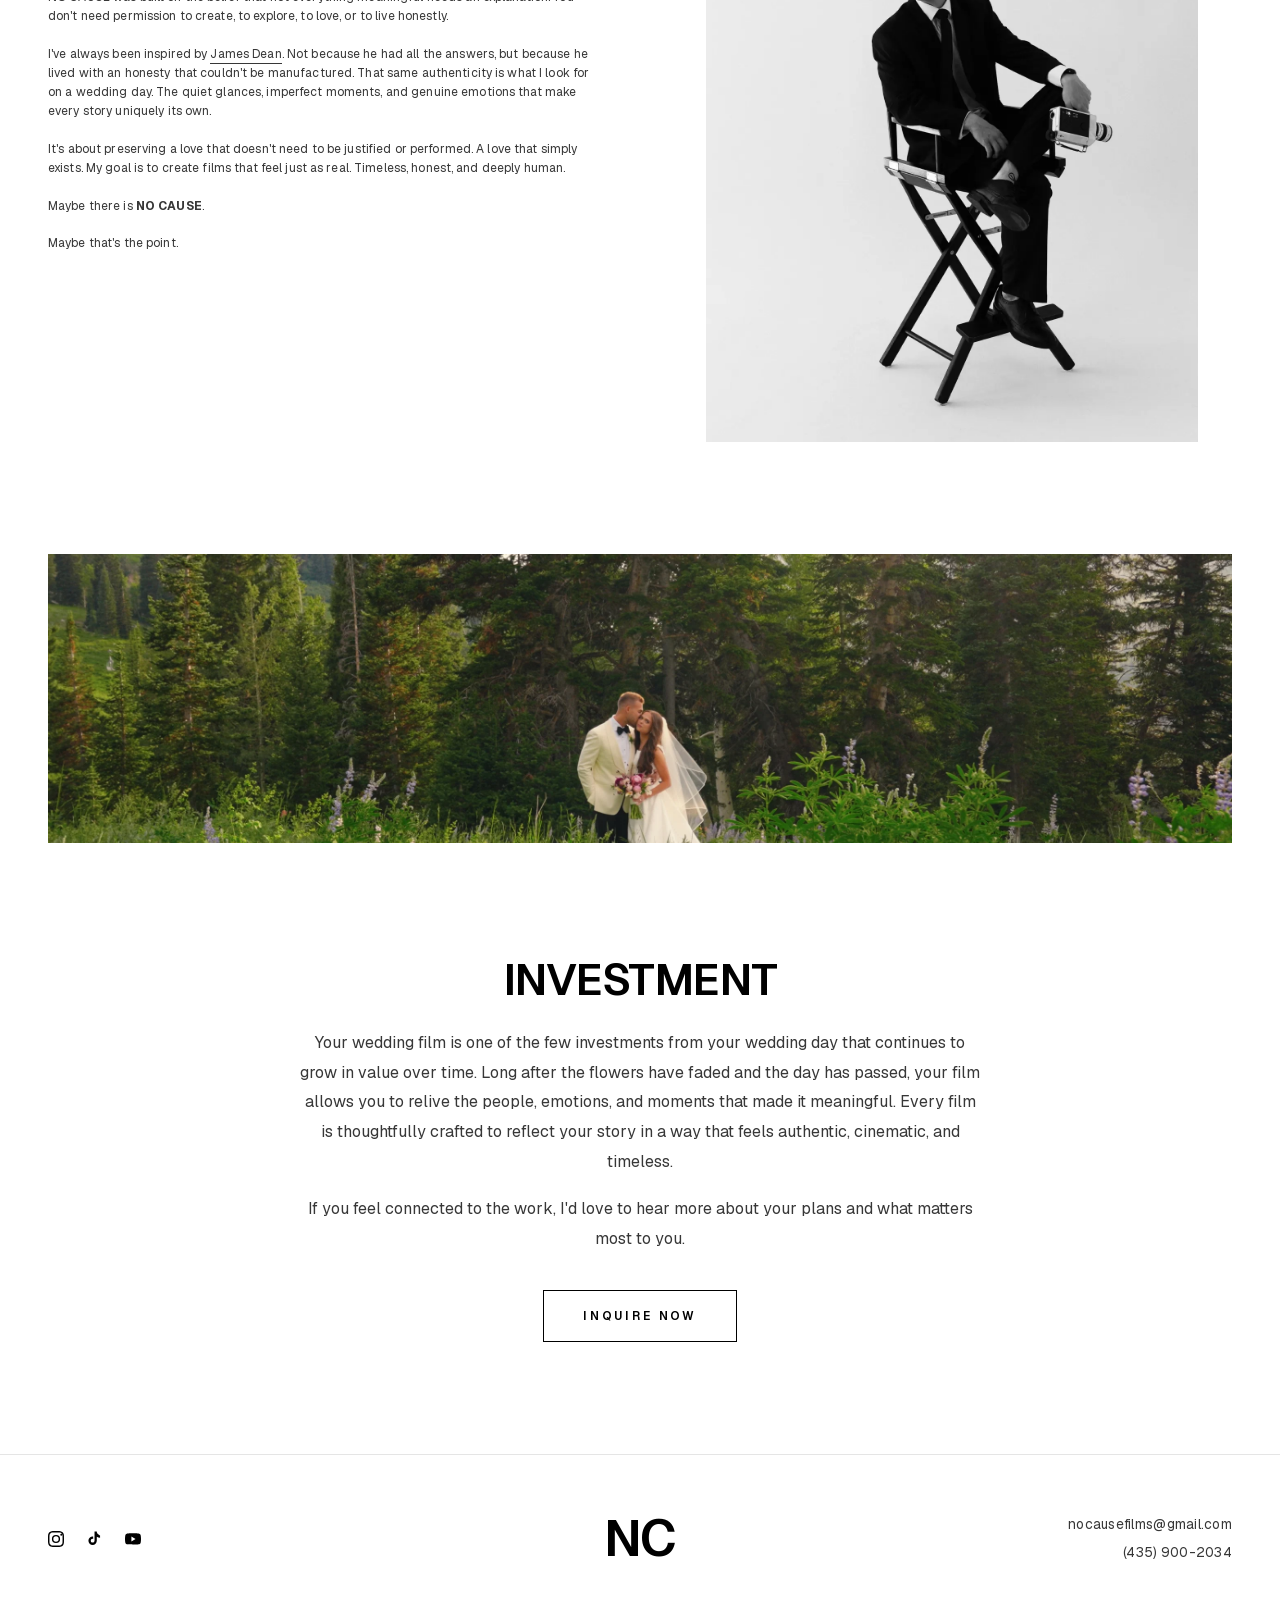
==== commit d658d984: "Swap in the new montage, shrink the about copy, sharpen the bottom still Hero is now Mckay's updated" ====
--- a/index.html
+++ b/index.html
@@ -9,7 +9,7 @@
 <link rel="icon" href="/favicon.ico" sizes="any">
 <link rel="apple-touch-icon" href="/apple-touch-icon.png">
 <link rel="preload" href="/assets/fonts/geist-latin.woff2" as="font" type="font/woff2" crossorigin>
-<link rel="stylesheet" href="/assets/css/style.css?v=12">
+<link rel="stylesheet" href="/assets/css/style.css?v=14">
 <meta property="og:title" content="No Cause Films">
 <meta property="og:description" content="Your story, told through cinema.">
 <meta property="og:image" content="/assets/video/hero-montage-poster.webp">
@@ -79,7 +79,7 @@
 </section>
 
 <div class="image-band">
-  <img src="/assets/img/investment-still.webp" alt="A couple walking through the forest on their wedding day, filmed by No Cause Films" width="1920" height="1080" loading="lazy">
+  <img src="/assets/img/investment-still.webp" alt="A couple walking through the forest on their wedding day, filmed by No Cause Films" width="2560" height="1440" loading="lazy">
 </div>
 
 <section class="section">
--- a/assets/css/style.css
+++ b/assets/css/style.css
@@ -93,7 +93,9 @@
   font-size: clamp(1.25rem, 2.8vw, 2.25rem);
 }
 .site-header--overlay .brand br { display: none; }
-@media (max-width: 1100px) {
+/* Stack only in the tablet band. Phones drop the side links, so there is
+   room for one line again, and Mckay wants it unbroken there. */
+@media (min-width: 701px) and (max-width: 1100px) {
   .site-header--overlay .brand { white-space: normal; }
   .site-header--overlay .brand br { display: inline; }
 }
@@ -305,6 +307,12 @@
   letter-spacing: 0.06em;
   text-transform: uppercase;
   line-height: 1.15;
+}
+
+/* Page title that should sit quietly above a form rather than announce it. */
+.h-display--small {
+  font-size: clamp(1.1rem, 2.2vw, 1.5rem);
+  letter-spacing: 0.22em;
 }
 
 .h-title {
@@ -579,8 +587,17 @@
 
 .about-lead {
   margin-top: 1.1rem;
-  font-size: clamp(1.02rem, 1.8vw, 1.15rem);
-  color: var(--black);
+  color: var(--black);
+}
+
+/* The about copy runs small on Mckay's live site (12px, 1.6 line-height),
+   measured from nocausefilms.com. Scoped to .story-copy so the investment
+   copy and the other pages keep the 16px body size. */
+.story-copy .about-lead,
+.story-copy .prose {
+  font-size: 12px;
+  line-height: 1.6;
+  letter-spacing: 0.01em;
 }
 
 /* ---------- wide image band ---------- */
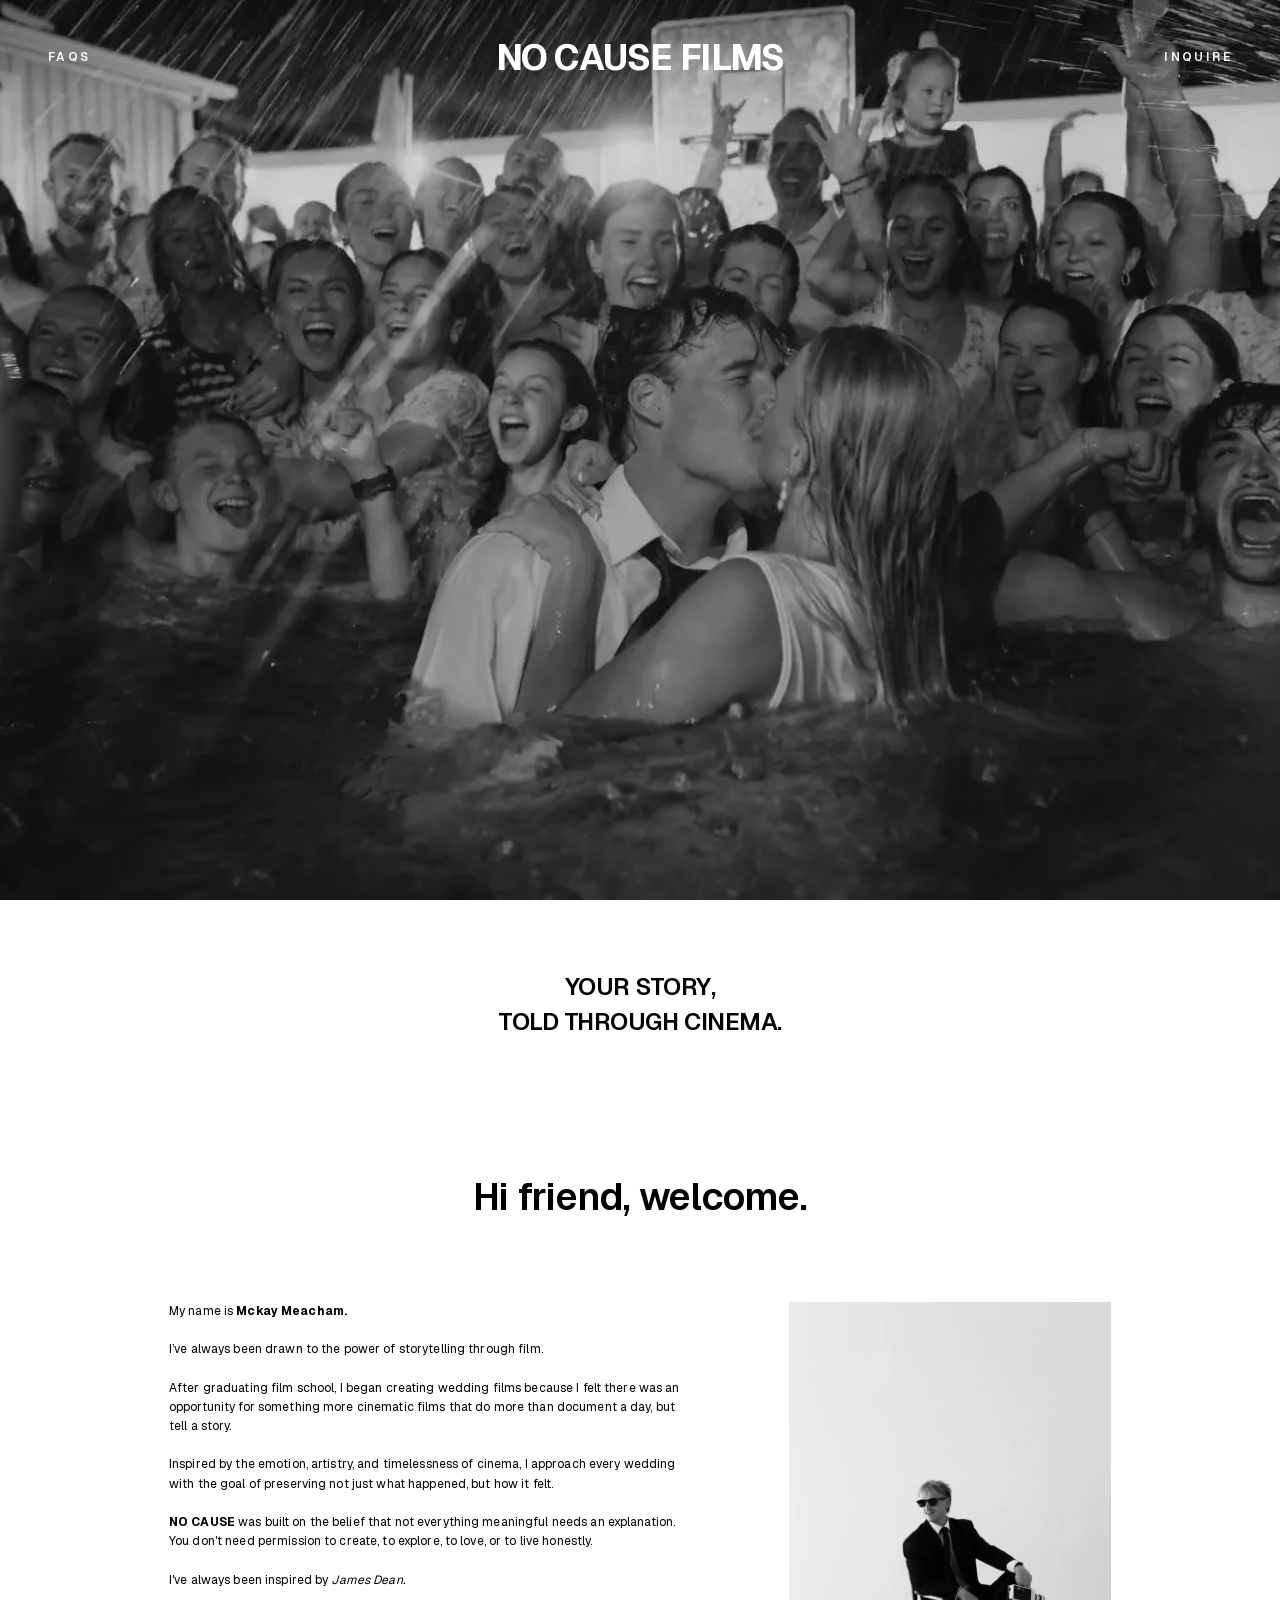
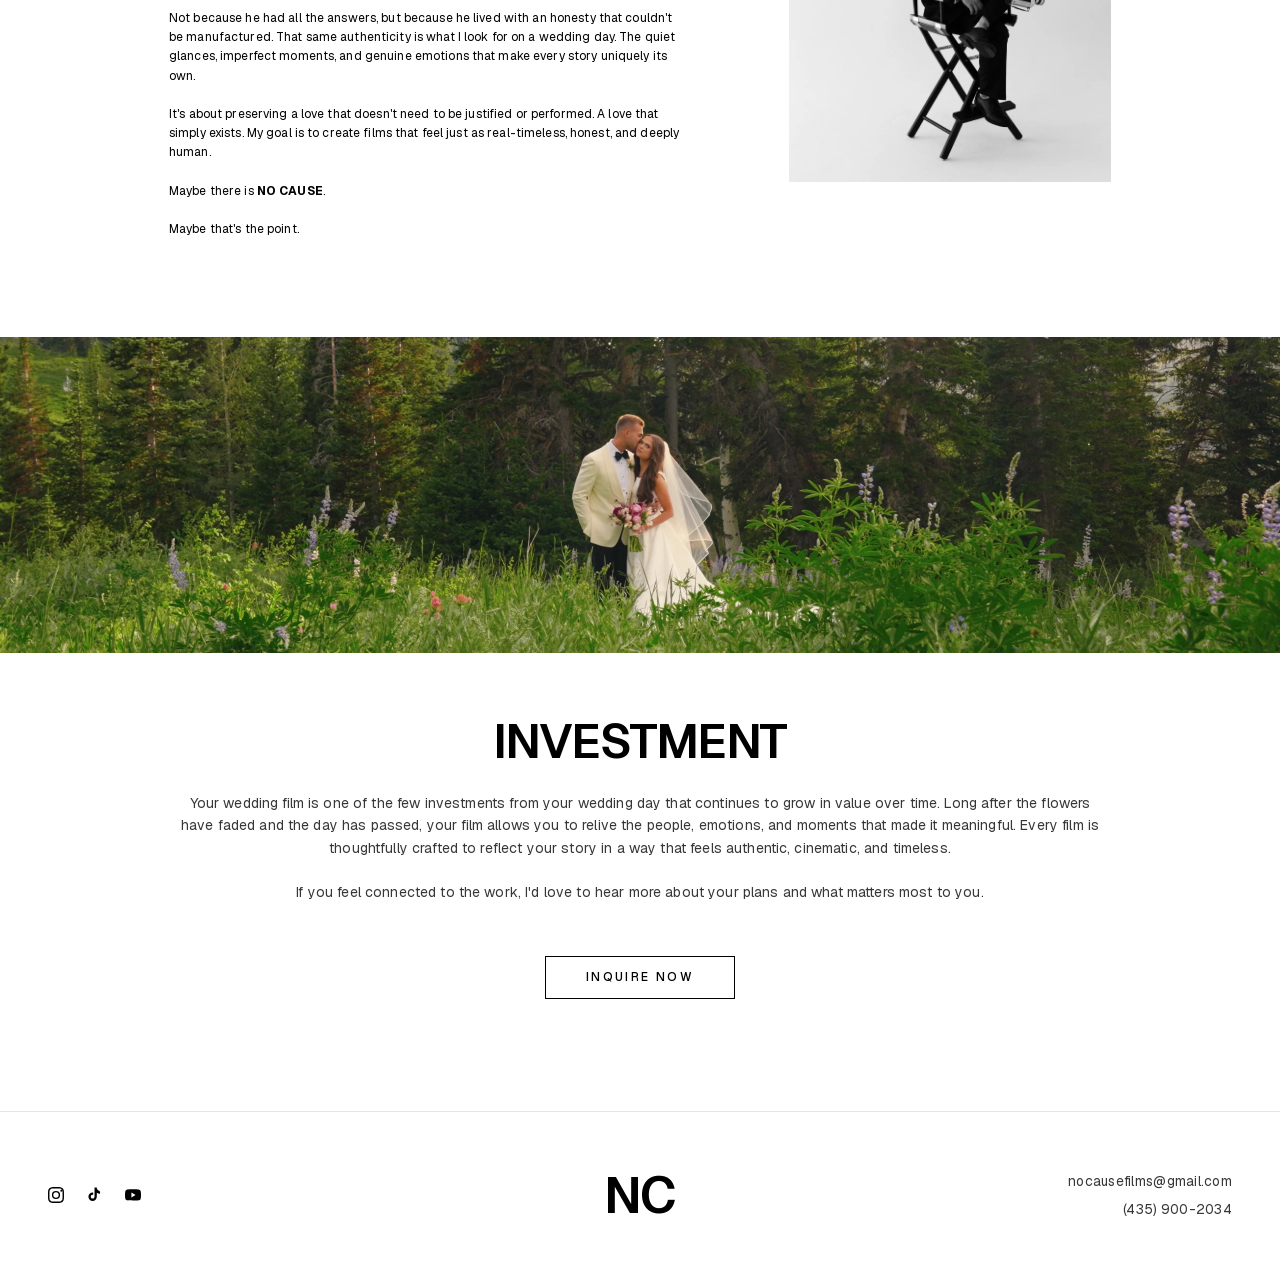
==== commit 0312456b: "Match the about, image band and Investment sections to the live site Measured nocausefilms.com at 14" ====
--- a/index.html
+++ b/index.html
@@ -12,7 +12,7 @@
 <link rel="stylesheet" href="/assets/css/style.css?v=14">
 <meta property="og:title" content="No Cause Films">
 <meta property="og:description" content="Your story, told through cinema.">
-<meta property="og:image" content="/assets/video/hero-montage-poster.webp">
+<meta property="og:image" content="/assets/video/hero-montage-2-poster.webp">
 <meta property="og:type" content="website">
 <script>document.documentElement.classList.add('js');</script>
 </head>
@@ -39,10 +39,10 @@
 
 <section class="hero">
   <div class="hero-media">
-    <img src="/assets/video/hero-montage-poster.webp" alt="A groom laughing in a crowded pool as guests splash around him" width="1920" height="1080" fetchpriority="high">
+    <img src="/assets/video/hero-montage-2-poster.webp" alt="A groom laughing in a crowded pool as guests splash around him" width="1920" height="1080" fetchpriority="high">
     <video data-hero-video muted loop playsinline preload="auto" tabindex="-1" aria-hidden="true"
-           poster="/assets/video/hero-montage-poster.webp">
-      <source data-src="/assets/video/hero-montage.mp4" type="video/mp4">
+           poster="/assets/video/hero-montage-2-poster.webp">
+      <source data-src="/assets/video/hero-montage-2.mp4" type="video/mp4">
     </video>
   </div>
 </section>
@@ -52,20 +52,18 @@
 </section>
 
 <section class="section story">
+  <h2 class="h-title center reveal">Hi friend, welcome.</h2>
   <div class="story-grid">
     <div class="story-copy reveal">
-      <h2 class="h-title">Hi friend, welcome.</h2>
-      <p class="about-lead">My name is Mckay Meacham.</p>
       <div class="prose">
-        <p>I've always been drawn to the power of storytelling through film.</p>
-        <p>After graduating film school, I began creating wedding films because I felt there was an opportunity for something more cinematic. Films that do more than document a day, but tell a story.</p>
+        <p class="about-lead">My name is <strong>Mckay Meacham.</strong></p>
+        <p>I’ve always been drawn to the power of storytelling through film.</p>
+        <p>After graduating film school, I began creating wedding films because I felt there was an opportunity for something more cinematic films that do more than document a day, but tell a story.</p>
         <p>Inspired by the emotion, artistry, and timelessness of cinema, I approach every wedding with the goal of preserving not just what happened, but how it felt.</p>
-      </div>
-      <hr class="rule">
-      <div class="prose">
-        <p>NO CAUSE was built on the belief that not everything meaningful needs an explanation. You don't need permission to create, to explore, to love, or to live honestly.</p>
-        <p>I've always been inspired by <a href="https://www.jamesdean.com" target="_blank" rel="noopener">James Dean</a>. Not because he had all the answers, but because he lived with an honesty that couldn't be manufactured. That same authenticity is what I look for on a wedding day. The quiet glances, imperfect moments, and genuine emotions that make every story uniquely its own.</p>
-        <p>It's about preserving a love that doesn't need to be justified or performed. A love that simply exists. My goal is to create films that feel just as real. Timeless, honest, and deeply human.</p>
+        <p><strong>NO CAUSE</strong> was built on the belief that not everything meaningful needs an explanation. You don't need permission to create, to explore, to love, or to live honestly.</p>
+        <p>I've always been inspired by <a href="https://www.jamesdean.com" target="_blank" rel="noopener"><em>James Dean.</em></a></p>
+        <p>Not because he had all the answers, but because he lived with an honesty that couldn't be manufactured. That same authenticity is what I look for on a wedding day. The quiet glances, imperfect moments, and genuine emotions that make every story uniquely its own.</p>
+        <p>It's about preserving a love that doesn't need to be justified or performed. A love that simply exists. My goal is to create films that feel just as real-timeless, honest, and deeply human.</p>
         <p>Maybe there is <strong>NO CAUSE</strong>.</p>
         <p>Maybe that's the point.</p>
       </div>
@@ -79,10 +77,10 @@
 </section>
 
 <div class="image-band">
-  <img src="/assets/img/investment-still.webp" alt="A couple walking through the forest on their wedding day, filmed by No Cause Films" width="2560" height="1440" loading="lazy">
+  <img src="/assets/img/meadow-still.webp" alt="A couple standing in a mountain wildflower meadow on their wedding day, filmed by No Cause Films" width="2560" height="1440" loading="lazy">
 </div>
 
-<section class="section">
+<section class="section investment">
   <div class="wrap--narrow center reveal">
     <h2 class="h-section">Investment</h2>
     <div class="prose prose--center">
--- a/assets/css/style.css
+++ b/assets/css/style.css
@@ -535,42 +535,52 @@
 
 /* ---------- about ---------- */
 
-/* One continuous column of copy with the portrait held alongside it, rather
-   than an intro block and a manifesto block separated by dead space. */
+/* Laid out to the pixel from nocausefilms.com at 1440 and 2000 wide: a
+   centred 38px heading, then a 1164px column with the copy in the left
+   54.5% and the 5:6 portrait right-aligned at 34.2%. Type is fixed-size on
+   the live site (12px body), so it is fixed here too. */
+.story {
+  padding: clamp(3rem, 5.3vw, 76px) var(--pad) clamp(3.5rem, 2px + 7.5vw, 152px);
+}
+.story .h-title {
+  font-size: 38px;
+  line-height: 1;
+  margin: 0 auto clamp(3rem, 6.7vw, 96px);
+}
+
 .story-grid {
   display: grid;
-  grid-template-columns: 1.05fr 0.95fr;
-  gap: clamp(2rem, 6vw, 5rem);
+  grid-template-columns: 54.5% 1fr 34.2%;
   align-items: start;
-  max-width: var(--maxw);
+  /* the live column is the viewport minus 338px, capped at 1164px */
+  width: min(1164px, 100% - 242px);
   margin: 0 auto;
 }
-
-/* the portrait rides along instead of leaving a tall gap beside short copy */
-.story-portrait {
-  position: sticky;
-  top: clamp(2rem, 8vh, 5.5rem);
-}
-
-.rule {
-  border: 0;
-  border-top: 1px solid var(--line);
-  margin: clamp(2rem, 4vw, 3rem) 0;
-  max-width: 62ch;
-}
-
+.story-portrait { grid-column: 3; }
+
+.story-copy {
+  font-size: 12px;
+  line-height: 1.6;
+  letter-spacing: 0.01em;
+  color: var(--black);
+}
+.story-copy .prose { margin-top: 0; max-width: none; line-height: 1.6; }
+.story-copy .prose a { border-bottom: 0; padding-bottom: 0; }
+.story-copy .prose p + p { margin-top: 1.6em; }
+
+@media (max-width: 900px) {
+  .story-grid { width: 100%; }
+}
 @media (max-width: 820px) {
   .story-grid { grid-template-columns: 1fr; }
-  /* sticky reads as broken once the columns stack */
-  .story-portrait { position: static; margin-top: 2.5rem; }
-}
-
-/* The source portrait is 2500x3750, so it has to be framed rather than
-   dropped in at its natural height or it runs the length of the page.
-   3:5 matches the crop on Mckay's live site. */
+  .story-portrait { grid-column: auto; margin-top: 2.5rem; }
+  .story .h-title { font-size: clamp(1.9rem, 6vw, 38px); }
+}
+
+/* The live portrait is a fixed 480px tall at any desktop width, cropped and
+   positioned the same way */
 .portrait-frame {
-  aspect-ratio: 3 / 5;
-  max-height: 820px;
+  height: 480px;
   overflow: hidden;
   background: var(--black);
 }
@@ -578,44 +588,51 @@
   width: 100%;
   height: 100%;
   object-fit: cover;
-  object-position: 50% 28%;
+  object-position: 60% 96%;
   filter: grayscale(1);
 }
 @media (max-width: 820px) {
-  .portrait-frame { aspect-ratio: 4 / 5; max-height: 480px; }
-}
-
-.about-lead {
-  margin-top: 1.1rem;
-  color: var(--black);
-}
-
-/* The about copy runs small on Mckay's live site (12px, 1.6 line-height),
-   measured from nocausefilms.com. Scoped to .story-copy so the investment
-   copy and the other pages keep the 16px body size. */
-.story-copy .about-lead,
-.story-copy .prose {
-  font-size: 12px;
-  line-height: 1.6;
-  letter-spacing: 0.01em;
+  .portrait-frame { height: auto; aspect-ratio: 4 / 5; max-width: 400px; }
 }
 
 /* ---------- wide image band ---------- */
 
-/* Inset in the page gutters and cropped to a wide letterbox strip, matching
-   the band on Mckay's live site. */
+/* Full-bleed strip, 320px tall at 1440 and 339px at 2000 like the live site */
 .image-band {
-  margin: 0 var(--pad);
-  aspect-ratio: 4.1 / 1;
+  height: calc(272px + 3.4vw);
   overflow: hidden;
 }
 .image-band img {
   width: 100%;
   height: 100%;
   object-fit: cover;
+  object-position: 53% 68%;
 }
 @media (max-width: 700px) {
-  .image-band { aspect-ratio: 2.8 / 1; }
+  .image-band { height: auto; aspect-ratio: 2.8 / 1; }
+}
+
+/* ---------- investment ---------- */
+
+/* 48px heading, 14px copy in a 928px measure, 12px button: live-site metrics */
+.investment { padding-top: clamp(3rem, 5vw, 72px); }
+.investment .h-section { font-size: clamp(2rem, 4vw, 48px); line-height: 1; }
+.investment .wrap--narrow { max-width: 928px; }
+.investment .prose {
+  margin-top: 27px;
+  max-width: none;
+  font-size: 14px;
+  line-height: 1.6;
+  letter-spacing: 0.01em;
+}
+.investment .prose p + p { margin-top: 1.6em; }
+.investment .cta-row { margin-top: 52px; }
+.investment .btn {
+  font-size: 12px;
+  font-weight: 500;
+  letter-spacing: 0.2em;
+  padding: 11px 40px;
+  line-height: 1.6;
 }
 
 /* ---------- packages (wedding deck) ---------- */
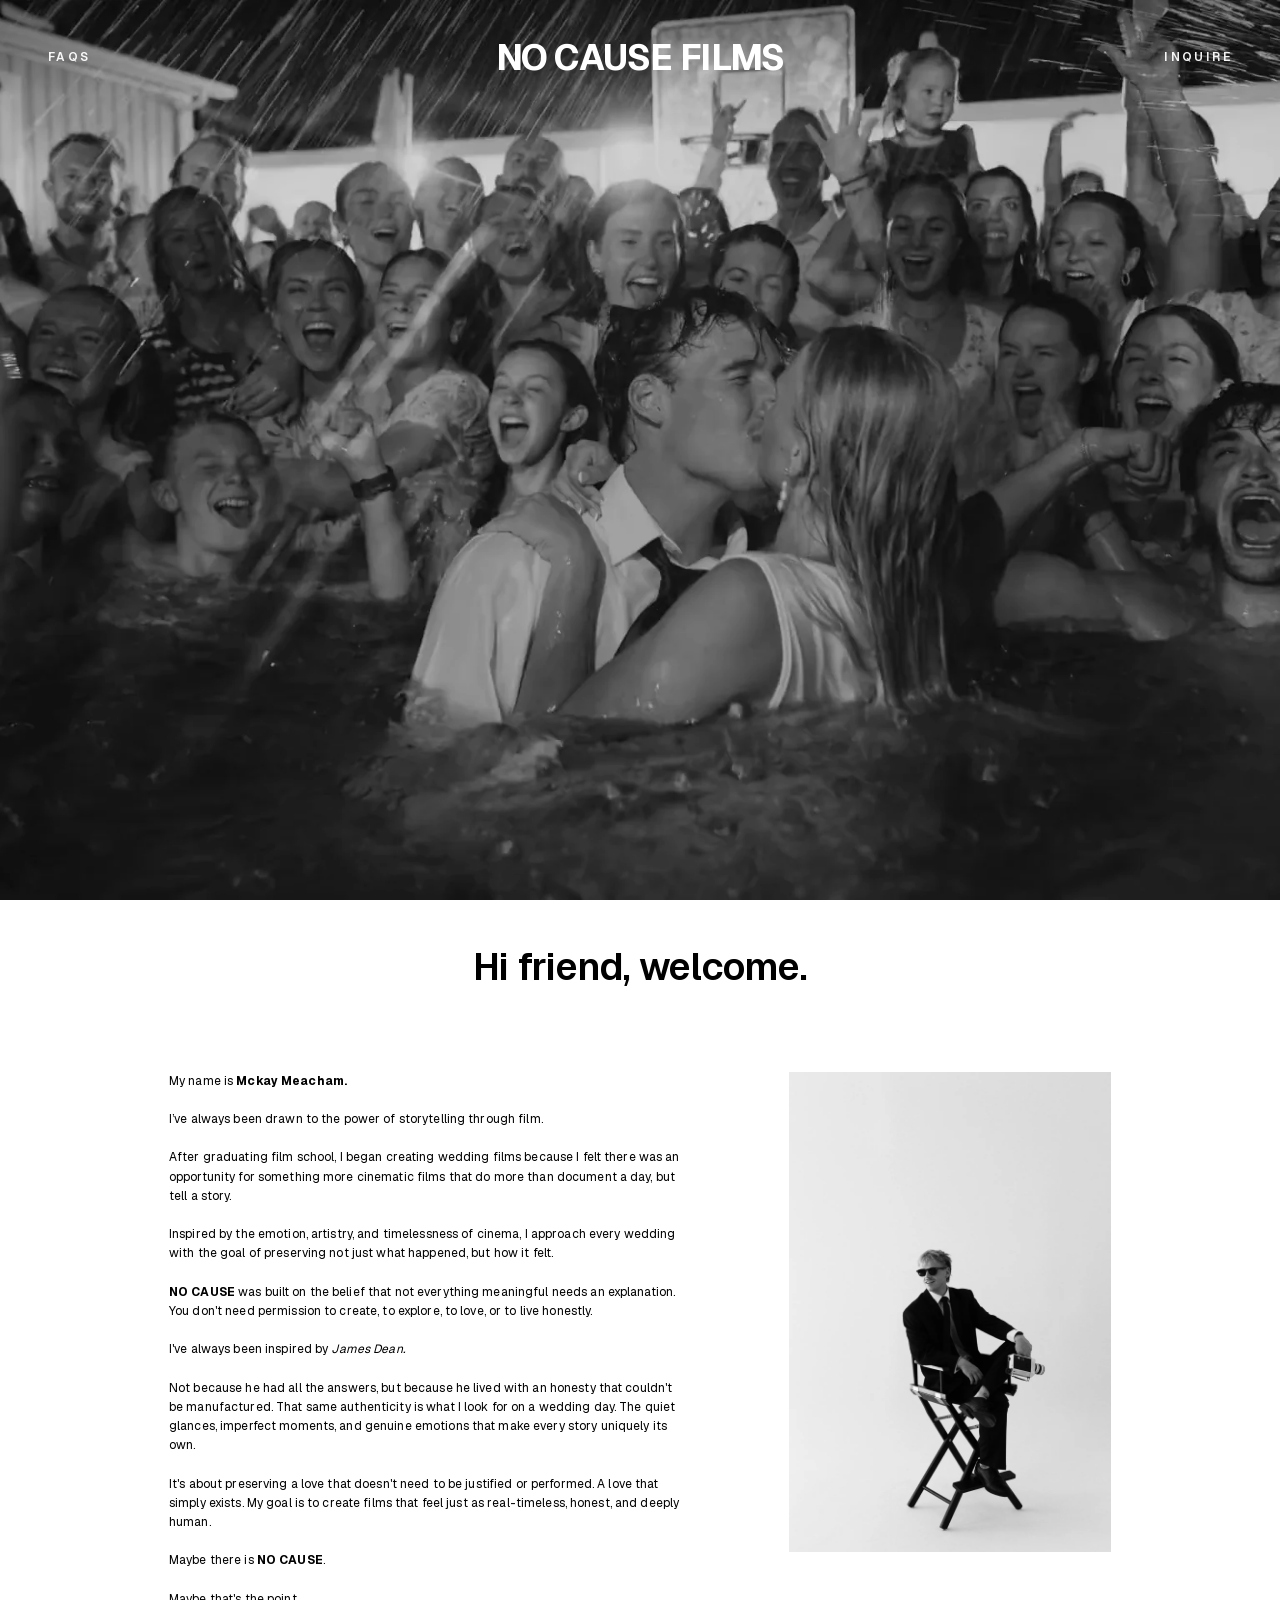
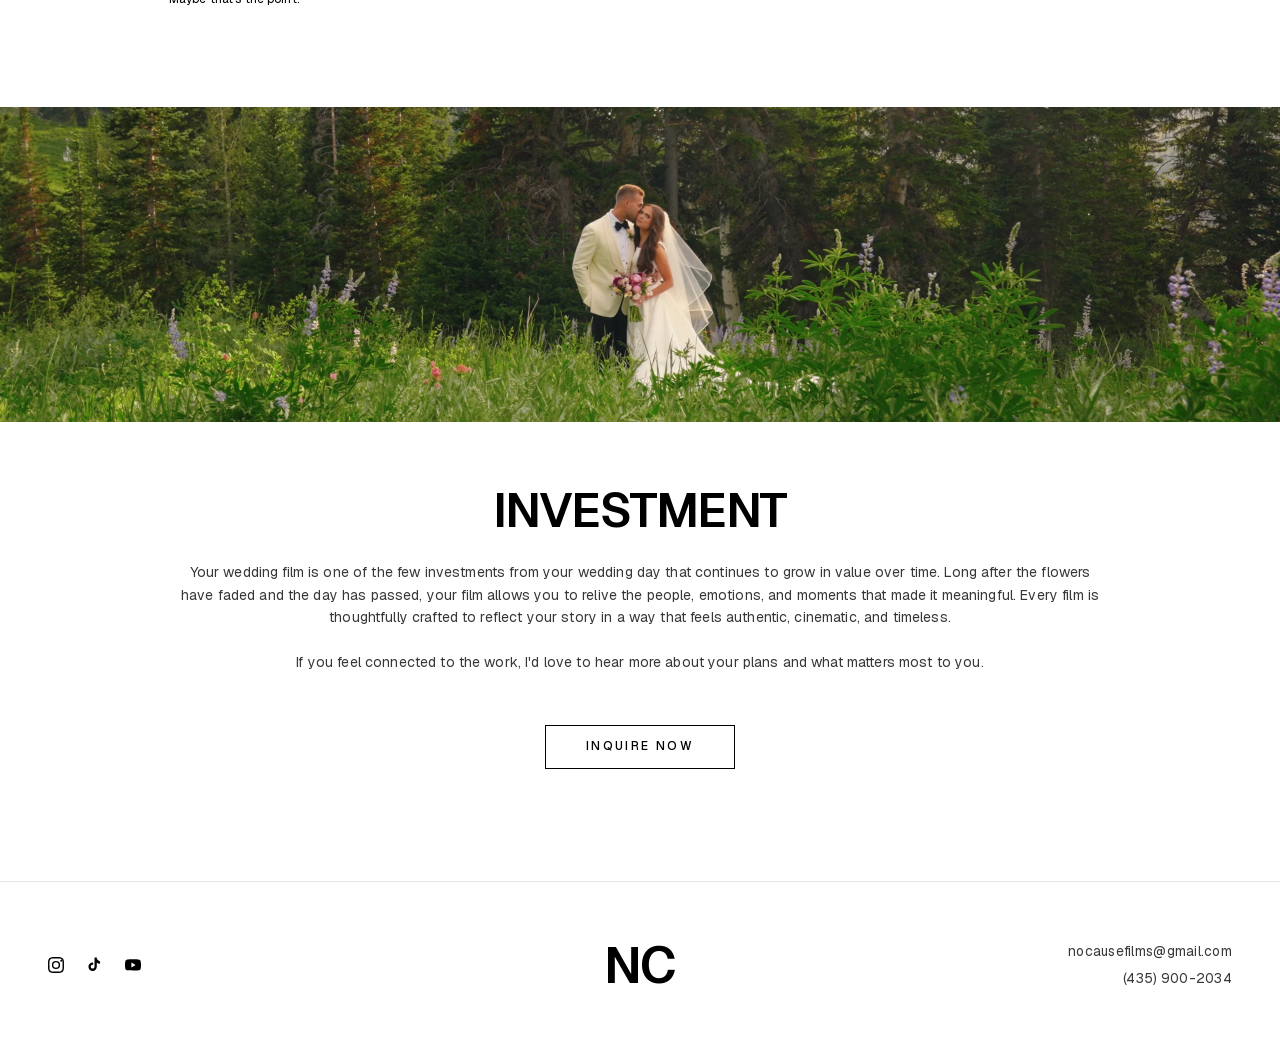
==== commit b337d6f1: "Drop the tagline band so the hero runs straight into the about section The live site has no "Your st" ====
--- a/index.html
+++ b/index.html
@@ -47,12 +47,8 @@
   </div>
 </section>
 
-<section class="tagline-band center">
-  <h1 class="hero-tagline">Your story,<br>told through cinema.</h1>
-</section>
-
 <section class="section story">
-  <h2 class="h-title center reveal">Hi friend, welcome.</h2>
+  <h1 class="h-title center reveal">Hi friend, welcome.</h1>
   <div class="story-grid">
     <div class="story-copy reveal">
       <div class="prose">
--- a/assets/css/style.css
+++ b/assets/css/style.css
@@ -540,7 +540,8 @@
    54.5% and the 5:6 portrait right-aligned at 34.2%. Type is fixed-size on
    the live site (12px body), so it is fixed here too. */
 .story {
-  padding: clamp(3rem, 5.3vw, 76px) var(--pad) clamp(3.5rem, 2px + 7.5vw, 152px);
+  /* 54px below the hero at 1440, 76px at 2000, like the live site */
+  padding: clamp(2.5rem, 3.9vw - 2px, 76px) var(--pad) clamp(3.5rem, 2px + 7.5vw, 152px);
 }
 .story .h-title {
   font-size: 38px;
